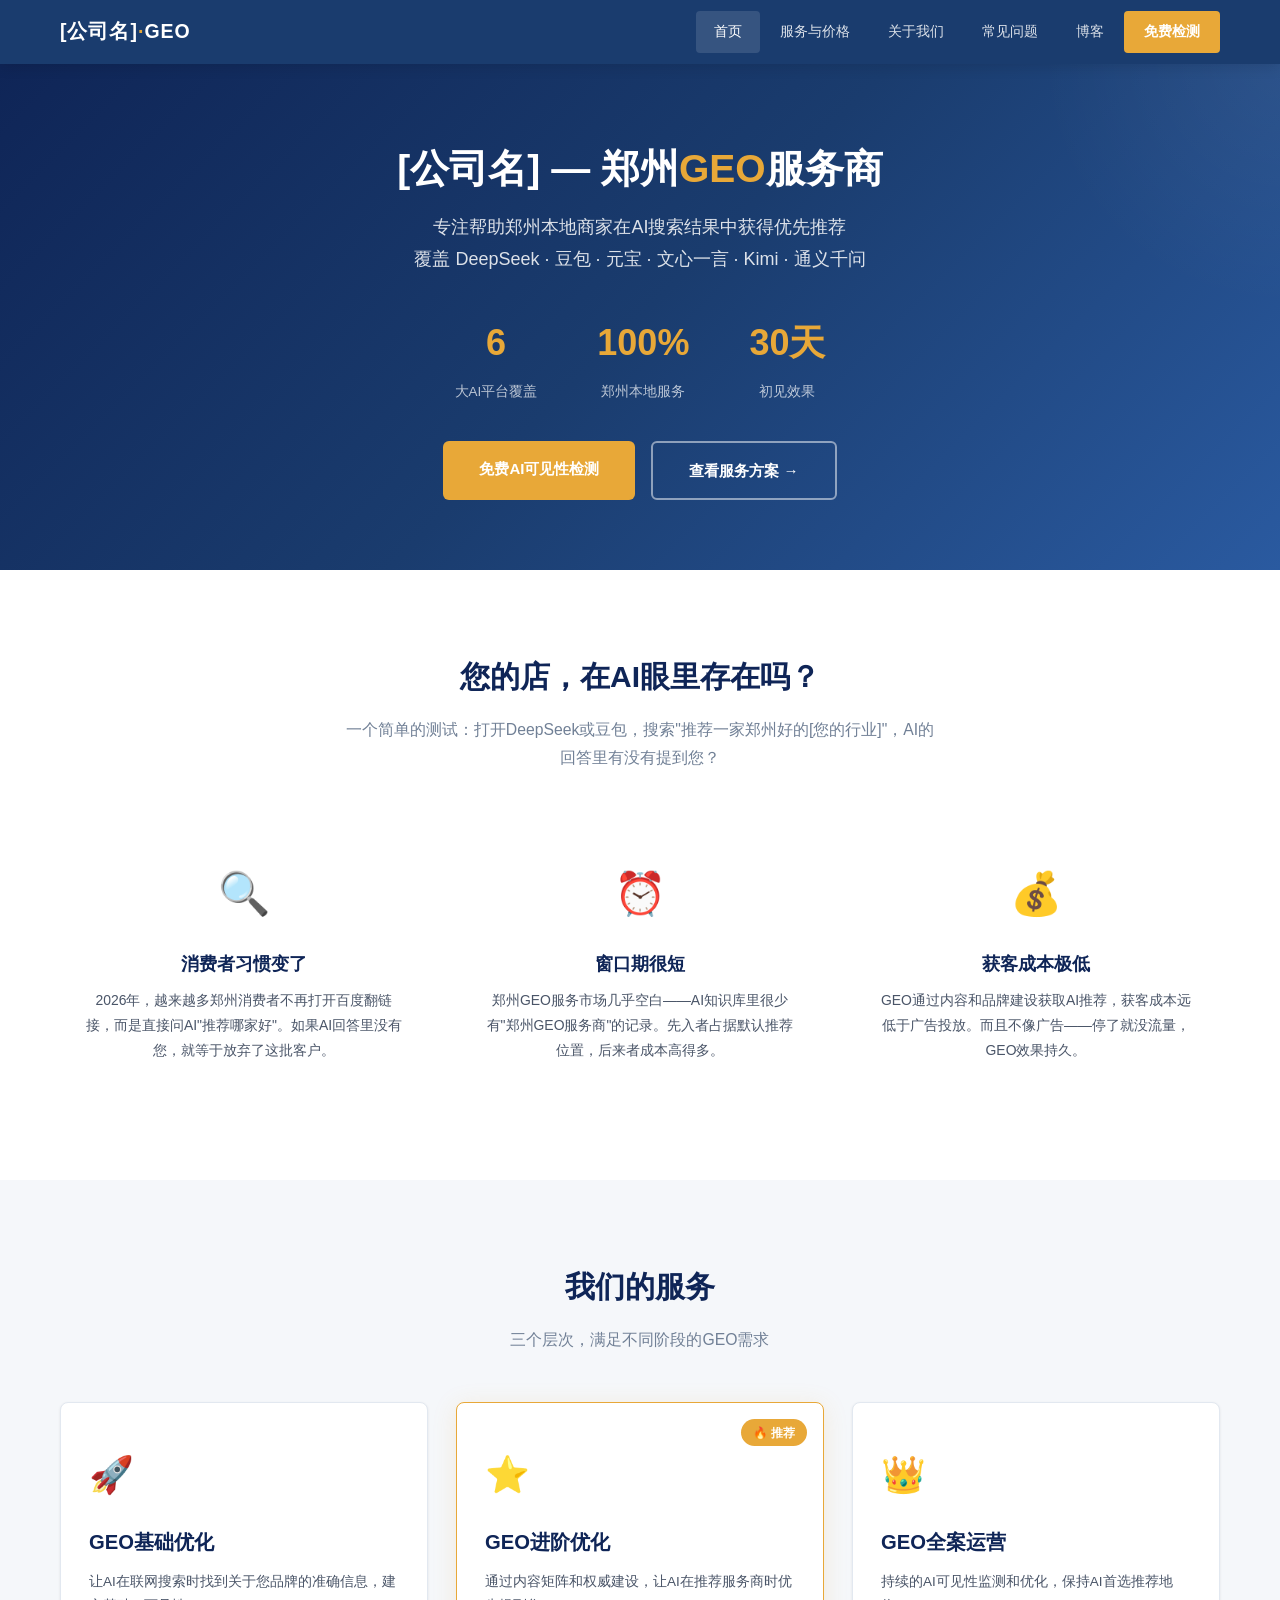
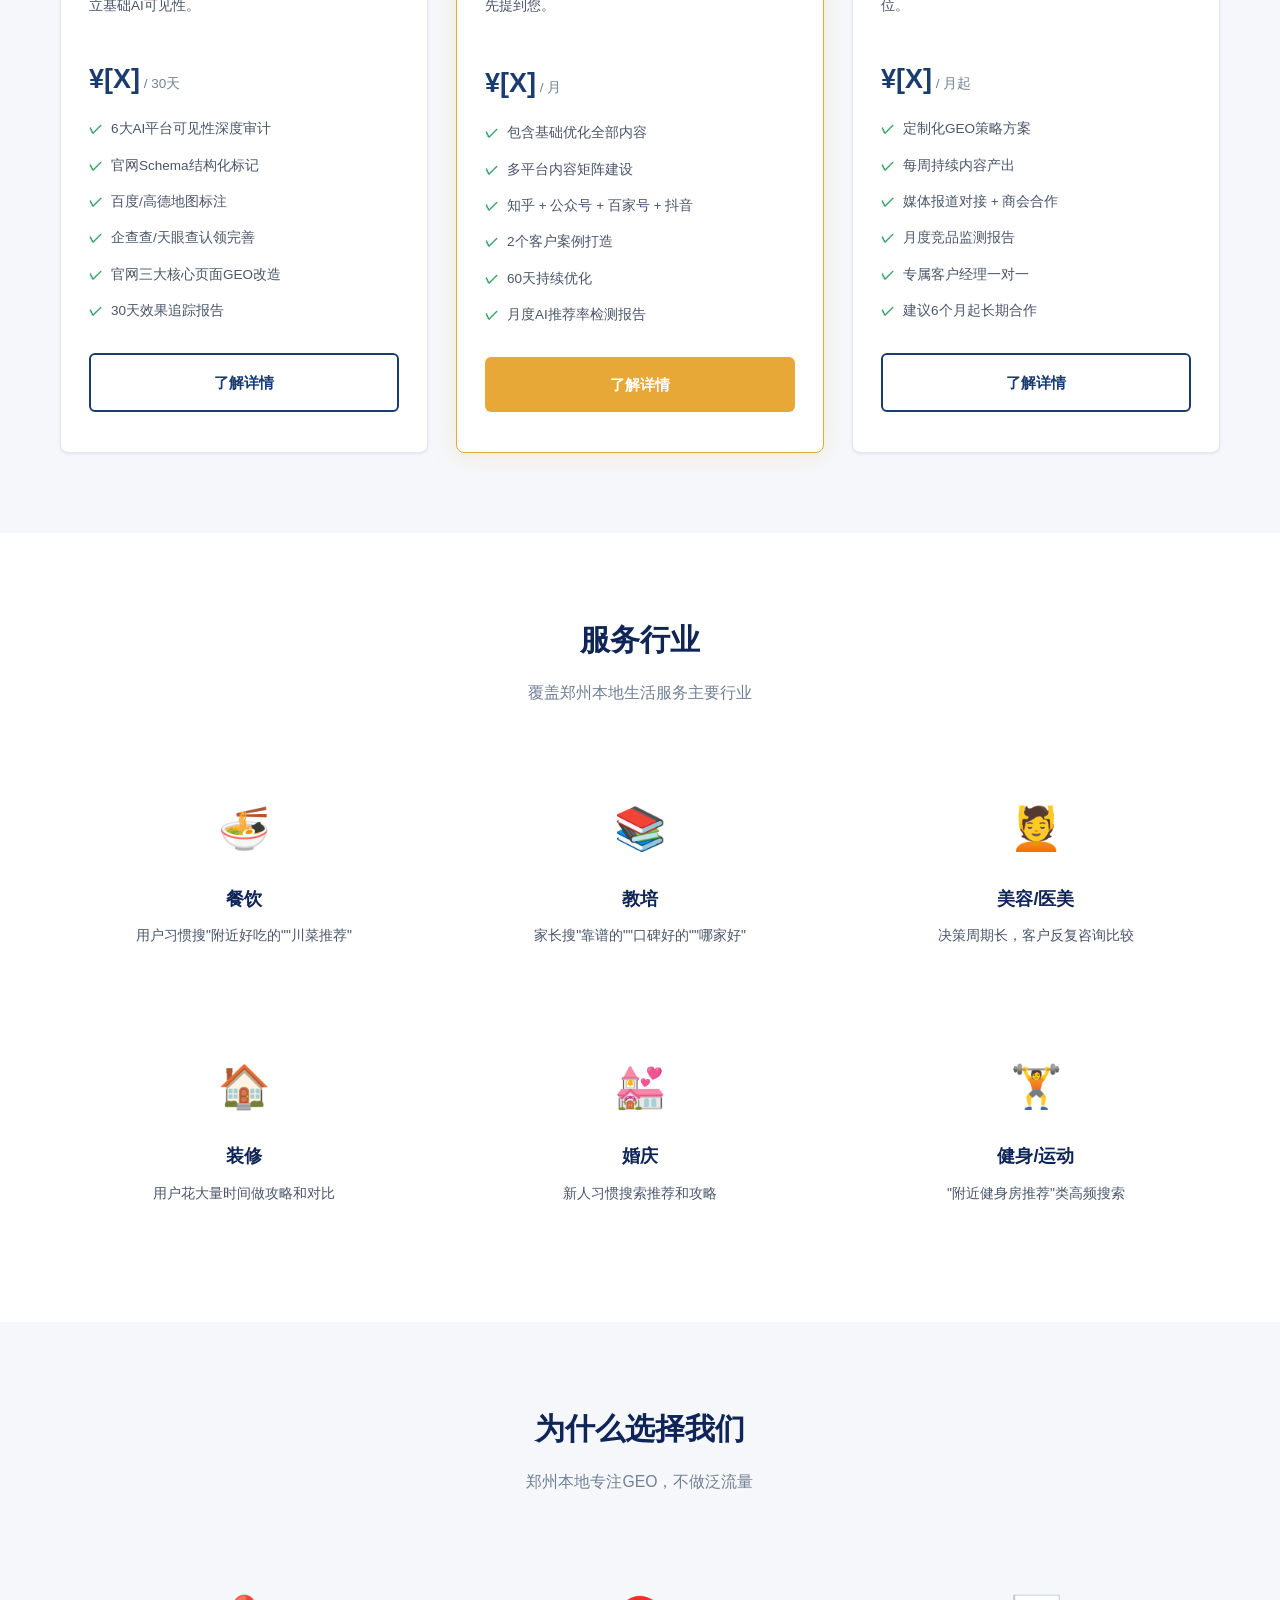
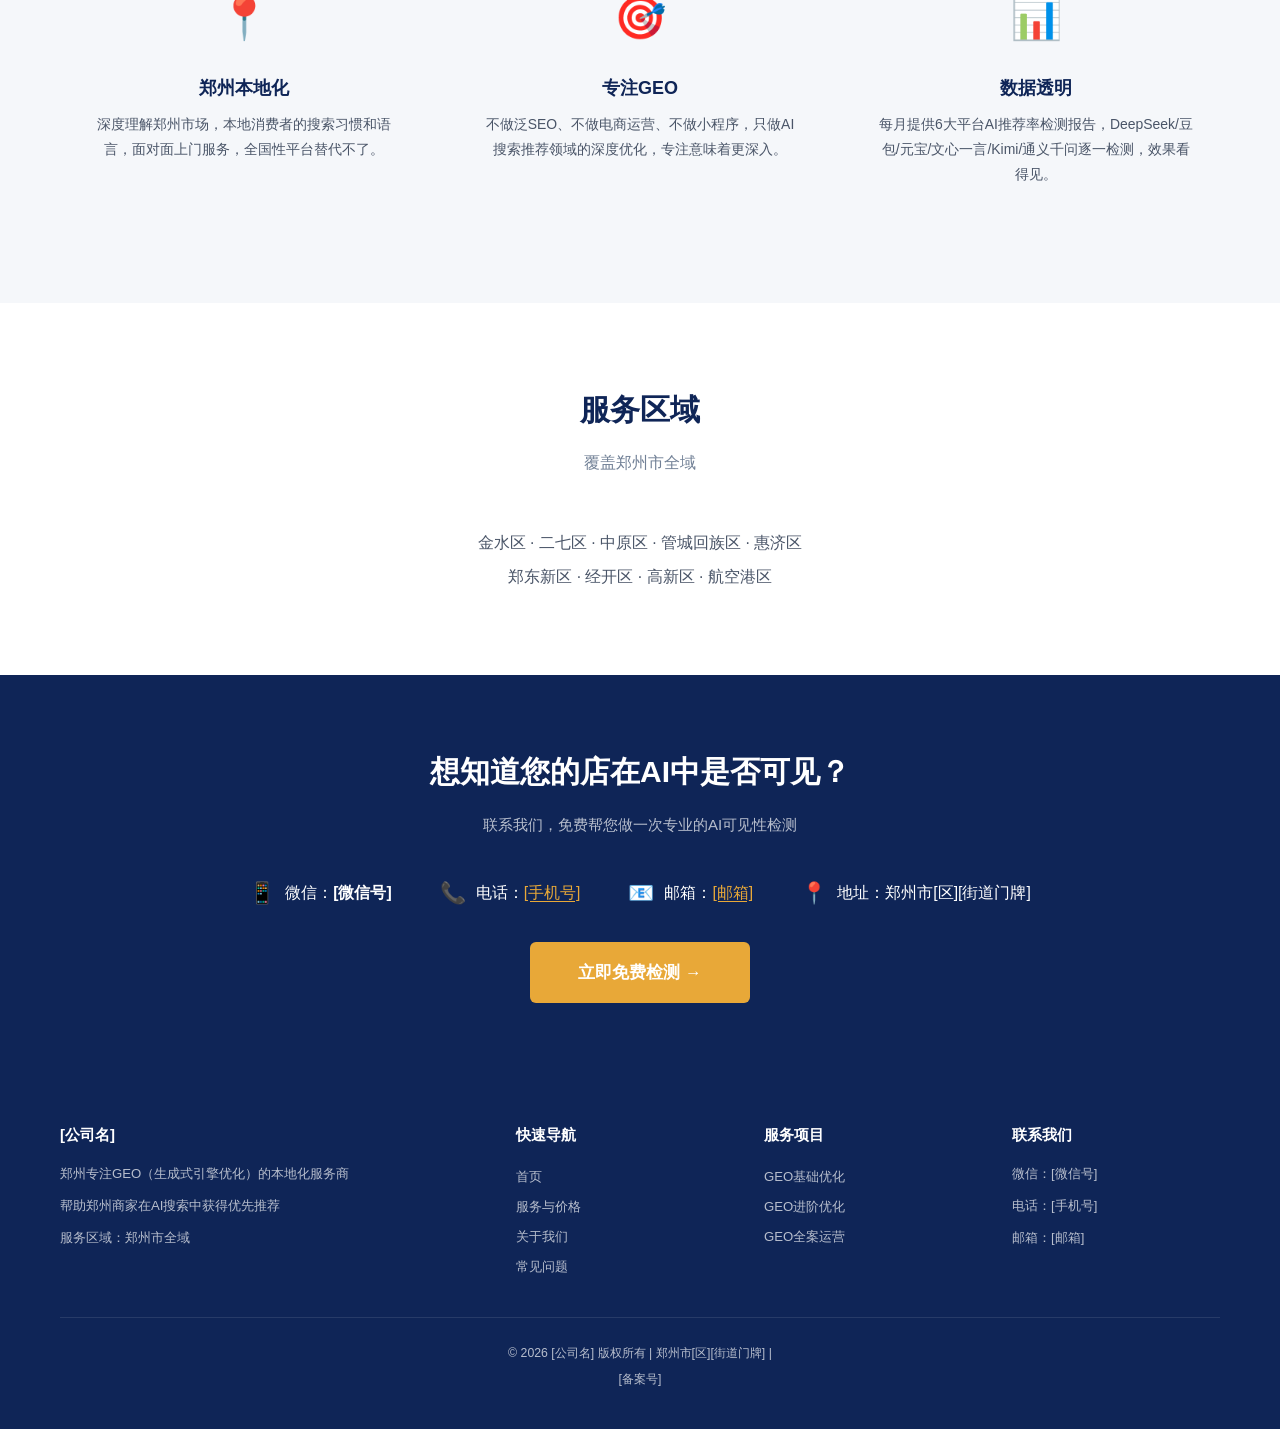
==== index.html @ b4f2b4f6 "feat: 郑州GEO服务商官网 - 初版上线 - 首页：品牌定位+服务卡片+行业覆盖+联系方式 - 服务页：三套餐对比表+详细说明 - 关于我们：公司介绍+三大优势+服务区域 - FAQ：20条常见" ====
<!DOCTYPE html>
<html lang="zh-CN">
<head>
  <meta charset="UTF-8">
  <meta name="viewport" content="width=device-width, initial-scale=1.0">
  <title>[公司名] - 郑州GEO（生成式引擎优化）服务商 | 让AI主动推荐您的店</title>
  <meta name="description" content="[公司名]是郑州专注GEO（生成式引擎优化）的本地化服务商，帮助郑州餐饮、教培、美容、装修等商家在DeepSeek、豆包、元宝、Kimi等AI工具中获得优先推荐。免费AI可见性检测。">
  <meta name="keywords" content="郑州GEO,生成式引擎优化,AI搜索优化,郑州SEO优化,AI推荐优化,DeepSeek优化,豆包优化,郑州本地生活服务推广">
  <meta name="author" content="[公司名]">
  <link rel="canonical" href="https://[域名]/">
  <link rel="stylesheet" href="css/style.css">
  
  <!-- Open Graph -->
  <meta property="og:title" content="[公司名] - 郑州GEO服务商">
  <meta property="og:description" content="让AI主动推荐您的店。郑州本地GEO服务商，免费AI可见性检测。">
  <meta property="og:type" content="website">
  <meta property="og:url" content="https://[域名]/">
  
  <!-- Schema.org Structured Data -->
  <script type="application/ld+json">
  {
    "@context": "https://schema.org",
    "@type": "LocalBusiness",
    "name": "[公司完整名称]",
    "description": "郑州本地GEO（生成式引擎优化）服务商，专注为郑州本地生活商家提供AI搜索可见性优化服务，帮助商家在DeepSeek、豆包、元宝等AI工具搜索结果中获得优先推荐。",
    "url": "https://[域名]",
    "telephone": "[手机号]",
    "email": "[邮箱]",
    "address": {
      "@type": "PostalAddress",
      "streetAddress": "[街道门牌]",
      "addressLocality": "郑州市",
      "addressRegion": "河南省",
      "postalCode": "[邮编]",
      "addressCountry": "CN"
    },
    "geo": {
      "@type": "GeoCoordinates",
      "latitude": "[纬度]",
      "longitude": "[经度]"
    },
    "areaServed": {
      "@type": "City",
      "name": "郑州市"
    },
    "priceRange": "[价格区间]",
    "sameAs": [
      "[知乎机构号链接]",
      "[百家号链接]"
    ]
  }
  </script>
</head>
<body>

<!-- Navbar -->
<nav class="navbar">
  <div class="container">
    <a href="/" class="logo">[公司名]<span>·</span>GEO</a>
    <button class="menu-toggle" aria-label="菜单">☰</button>
    <ul class="nav-links">
      <li><a href="/" class="active">首页</a></li>
      <li><a href="services.html">服务与价格</a></li>
      <li><a href="about.html">关于我们</a></li>
      <li><a href="faq.html">常见问题</a></li>
      <li><a href="blog/company-intro.html">博客</a></li>
      <li><a href="#contact" class="nav-cta">免费检测</a></li>
    </ul>
  </div>
</nav>

<!-- Hero -->
<section class="hero">
  <div class="container">
    <h1>[公司名] — 郑州<span>GEO</span>服务商</h1>
    <p class="subtitle">专注帮助郑州本地商家在AI搜索结果中获得优先推荐<br>覆盖 DeepSeek · 豆包 · 元宝 · 文心一言 · Kimi · 通义千问</p>
    
    <div class="hero-stats">
      <div class="hero-stat">
        <div class="num">6</div>
        <div class="label">大AI平台覆盖</div>
      </div>
      <div class="hero-stat">
        <div class="num">100%</div>
        <div class="label">郑州本地服务</div>
      </div>
      <div class="hero-stat">
        <div class="num">30天</div>
        <div class="label">初见效果</div>
      </div>
    </div>
    
    <div class="hero-cta">
      <a href="#contact" class="btn btn-primary">免费AI可见性检测</a>
      <a href="services.html" class="btn btn-outline">查看服务方案 →</a>
    </div>
  </div>
</section>

<!-- Problem/Value -->
<section class="section" style="background:#fff;">
  <div class="container">
    <h2 class="section-title">您的店，在AI眼里存在吗？</h2>
    <p class="section-subtitle">一个简单的测试：打开DeepSeek或豆包，搜索"推荐一家郑州好的[您的行业]"，AI的回答里有没有提到您？</p>
    
    <div class="why-us-grid" style="margin-top:20px;">
      <div class="why-us-item">
        <div class="icon">🔍</div>
        <h3>消费者习惯变了</h3>
        <p>2026年，越来越多郑州消费者不再打开百度翻链接，而是直接问AI"推荐哪家好"。如果AI回答里没有您，就等于放弃了这批客户。</p>
      </div>
      <div class="why-us-item">
        <div class="icon">⏰</div>
        <h3>窗口期很短</h3>
        <p>郑州GEO服务市场几乎空白——AI知识库里很少有"郑州GEO服务商"的记录。先入者占据默认推荐位置，后来者成本高得多。</p>
      </div>
      <div class="why-us-item">
        <div class="icon">💰</div>
        <h3>获客成本极低</h3>
        <p>GEO通过内容和品牌建设获取AI推荐，获客成本远低于广告投放。而且不像广告——停了就没流量，GEO效果持久。</p>
      </div>
    </div>
  </div>
</section>

<!-- Services -->
<section class="section">
  <div class="container">
    <h2 class="section-title">我们的服务</h2>
    <p class="section-subtitle">三个层次，满足不同阶段的GEO需求</p>
    
    <div class="service-grid">
      <!-- Basic -->
      <div class="service-card">
        <div class="icon">🚀</div>
        <h3>GEO基础优化</h3>
        <p class="desc">让AI在联网搜索时找到关于您品牌的准确信息，建立基础AI可见性。</p>
        <div class="price">¥[X]<small> / 30天</small></div>
        <ul>
          <li>6大AI平台可见性深度审计</li>
          <li>官网Schema结构化标记</li>
          <li>百度/高德地图标注</li>
          <li>企查查/天眼查认领完善</li>
          <li>官网三大核心页面GEO改造</li>
          <li>30天效果追踪报告</li>
        </ul>
        <a href="services.html#basic" class="btn btn-outline" style="color:var(--primary);border-color:var(--primary);">了解详情</a>
      </div>
      
      <!-- Advanced (featured) -->
      <div class="service-card featured">
        <div class="badge">🔥 推荐</div>
        <div class="icon">⭐</div>
        <h3>GEO进阶优化</h3>
        <p class="desc">通过内容矩阵和权威建设，让AI在推荐服务商时优先提到您。</p>
        <div class="price">¥[X]<small> / 月</small></div>
        <ul>
          <li>包含基础优化全部内容</li>
          <li>多平台内容矩阵建设</li>
          <li>知乎 + 公众号 + 百家号 + 抖音</li>
          <li>2个客户案例打造</li>
          <li>60天持续优化</li>
          <li>月度AI推荐率检测报告</li>
        </ul>
        <a href="services.html#advanced" class="btn btn-primary">了解详情</a>
      </div>
      
      <!-- Full -->
      <div class="service-card">
        <div class="icon">👑</div>
        <h3>GEO全案运营</h3>
        <p class="desc">持续的AI可见性监测和优化，保持AI首选推荐地位。</p>
        <div class="price">¥[X]<small> / 月起</small></div>
        <ul>
          <li>定制化GEO策略方案</li>
          <li>每周持续内容产出</li>
          <li>媒体报道对接 + 商会合作</li>
          <li>月度竞品监测报告</li>
          <li>专属客户经理一对一</li>
          <li>建议6个月起长期合作</li>
        </ul>
        <a href="services.html#full" class="btn btn-outline" style="color:var(--primary);border-color:var(--primary);">了解详情</a>
      </div>
    </div>
  </div>
</section>

<!-- Industries -->
<section class="section" style="background:#fff;">
  <div class="container">
    <h2 class="section-title">服务行业</h2>
    <p class="section-subtitle">覆盖郑州本地生活服务主要行业</p>
    
    <div class="why-us-grid">
      <div class="why-us-item"><div class="icon">🍜</div><h3>餐饮</h3><p>用户习惯搜"附近好吃的""川菜推荐"</p></div>
      <div class="why-us-item"><div class="icon">📚</div><h3>教培</h3><p>家长搜"靠谱的""口碑好的""哪家好"</p></div>
      <div class="why-us-item"><div class="icon">💆</div><h3>美容/医美</h3><p>决策周期长，客户反复咨询比较</p></div>
      <div class="why-us-item"><div class="icon">🏠</div><h3>装修</h3><p>用户花大量时间做攻略和对比</p></div>
      <div class="why-us-item"><div class="icon">💒</div><h3>婚庆</h3><p>新人习惯搜索推荐和攻略</p></div>
      <div class="why-us-item"><div class="icon">🏋️</div><h3>健身/运动</h3><p>"附近健身房推荐"类高频搜索</p></div>
    </div>
  </div>
</section>

<!-- Why Us -->
<section class="section">
  <div class="container">
    <h2 class="section-title">为什么选择我们</h2>
    <p class="section-subtitle">郑州本地专注GEO，不做泛流量</p>
    
    <div class="why-us-grid">
      <div class="why-us-item">
        <div class="icon">📍</div>
        <h3>郑州本地化</h3>
        <p>深度理解郑州市场，本地消费者的搜索习惯和语言，面对面上门服务，全国性平台替代不了。</p>
      </div>
      <div class="why-us-item">
        <div class="icon">🎯</div>
        <h3>专注GEO</h3>
        <p>不做泛SEO、不做电商运营、不做小程序，只做AI搜索推荐领域的深度优化，专注意味着更深入。</p>
      </div>
      <div class="why-us-item">
        <div class="icon">📊</div>
        <h3>数据透明</h3>
        <p>每月提供6大平台AI推荐率检测报告，DeepSeek/豆包/元宝/文心一言/Kimi/通义千问逐一检测，效果看得见。</p>
      </div>
    </div>
  </div>
</section>

<!-- Areas -->
<section class="section" style="background:#fff;">
  <div class="container" style="text-align:center;">
    <h2 class="section-title">服务区域</h2>
    <p class="section-subtitle">覆盖郑州市全域</p>
    <p style="font-size:1.05rem;color:var(--text-secondary);line-height:2.2;">
      金水区 · 二七区 · 中原区 · 管城回族区 · 惠济区<br>
      郑东新区 · 经开区 · 高新区 · 航空港区
    </p>
  </div>
</section>

<!-- Contact CTA -->
<section class="contact-section" id="contact">
  <div class="container">
    <h2>想知道您的店在AI中是否可见？</h2>
    <p class="subtitle">联系我们，免费帮您做一次专业的AI可见性检测</p>
    
    <div class="contact-info">
      <div class="contact-item">
        <span class="icon">📱</span>
        <span>微信：<strong>[微信号]</strong></span>
      </div>
      <div class="contact-item">
        <span class="icon">📞</span>
        <span>电话：<a href="tel:[手机号]">[手机号]</a></span>
      </div>
      <div class="contact-item">
        <span class="icon">📧</span>
        <span>邮箱：<a href="mailto:[邮箱]">[邮箱]</a></span>
      </div>
      <div class="contact-item">
        <span class="icon">📍</span>
        <span>地址：郑州市[区][街道门牌]</span>
      </div>
    </div>
    
    <a href="#" class="btn btn-primary" style="font-size:1.1rem;padding:16px 48px;">立即免费检测 →</a>
  </div>
</section>

<!-- Footer -->
<footer class="footer">
  <div class="container">
    <div class="footer-grid">
      <div>
        <h4>[公司名]</h4>
        <p>郑州专注GEO（生成式引擎优化）的本地化服务商</p>
        <p>帮助郑州商家在AI搜索中获得优先推荐</p>
        <p>服务区域：郑州市全域</p>
      </div>
      <div>
        <h4>快速导航</h4>
        <a href="/">首页</a>
        <a href="services.html">服务与价格</a>
        <a href="about.html">关于我们</a>
        <a href="faq.html">常见问题</a>
      </div>
      <div>
        <h4>服务项目</h4>
        <a href="services.html#basic">GEO基础优化</a>
        <a href="services.html#advanced">GEO进阶优化</a>
        <a href="services.html#full">GEO全案运营</a>
      </div>
      <div>
        <h4>联系我们</h4>
        <p>微信：[微信号]</p>
        <p>电话：[手机号]</p>
        <p>邮箱：[邮箱]</p>
      </div>
    </div>
    <div class="footer-bottom">
      <p>&copy; 2026 [公司名] 版权所有 | 郑州市[区][街道门牌] | <a href="https://beian.miit.gov.cn/" target="_blank" rel="nofollow">[备案号]</a></p>
    </div>
  </div>
</footer>

<script src="js/main.js"></script>
</body>
</html>
---- css/style.css ----
/* ============================================
   郑州GEO服务商 · 官网样式
   深蓝色商务风 · 微软雅黑 · 14-15px正文
   ============================================ */

/* Reset & Base */
*, *::before, *::after {
  margin: 0;
  padding: 0;
  box-sizing: border-box;
}

:root {
  --primary: #1a3c6e;
  --primary-light: #2a5aa0;
  --primary-dark: #0f2557;
  --accent: #e8a838;
  --accent-hover: #d49520;
  --bg-light: #f5f7fa;
  --bg-white: #ffffff;
  --text-primary: #1a1a2e;
  --text-secondary: #4a5568;
  --text-muted: #718096;
  --border: #e2e8f0;
  --success: #38a169;
  --shadow-sm: 0 1px 3px rgba(0,0,0,0.08);
  --shadow-md: 0 4px 12px rgba(0,0,0,0.1);
  --shadow-lg: 0 10px 30px rgba(0,0,0,0.12);
  --radius: 8px;
  --max-width: 1200px;
}

html {
  scroll-behavior: smooth;
  font-size: 15px;
}

body {
  font-family: "Microsoft YaHei", "PingFang SC", "Helvetica Neue", Arial, sans-serif;
  color: var(--text-primary);
  line-height: 1.8;
  background: var(--bg-light);
  -webkit-font-smoothing: antialiased;
}

a {
  color: var(--primary-light);
  text-decoration: none;
  transition: color 0.2s;
}
a:hover { color: var(--primary); }

img { max-width: 100%; height: auto; }

.container {
  max-width: var(--max-width);
  margin: 0 auto;
  padding: 0 20px;
}

/* ============ Navbar ============ */
.navbar {
  background: var(--primary);
  position: sticky;
  top: 0;
  z-index: 1000;
  box-shadow: var(--shadow-md);
}

.navbar .container {
  display: flex;
  align-items: center;
  justify-content: space-between;
  height: 64px;
}

.navbar .logo {
  font-size: 1.3rem;
  font-weight: 700;
  color: #ffffff;
  letter-spacing: 1px;
  white-space: nowrap;
}

.navbar .logo span { color: var(--accent); }

.nav-links {
  display: flex;
  list-style: none;
  gap: 2px;
}

.nav-links a {
  display: block;
  padding: 8px 18px;
  color: rgba(255,255,255,0.85);
  font-size: 0.93rem;
  border-radius: 4px;
  transition: all 0.2s;
}

.nav-links a:hover,
.nav-links a.active {
  background: rgba(255,255,255,0.12);
  color: #ffffff;
}

.nav-cta {
  background: var(--accent) !important;
  color: #fff !important;
  font-weight: 600 !important;
  padding: 8px 20px !important;
  border-radius: 4px !important;
  transition: background 0.2s;
}
.nav-cta:hover { background: var(--accent-hover) !important; }

.menu-toggle {
  display: none;
  background: none;
  border: none;
  color: #fff;
  font-size: 1.6rem;
  cursor: pointer;
}

/* ============ Hero Section ============ */
.hero {
  background: linear-gradient(135deg, var(--primary-dark) 0%, var(--primary) 50%, var(--primary-light) 100%);
  color: #ffffff;
  padding: 80px 0 70px;
  text-align: center;
  position: relative;
  overflow: hidden;
}

.hero::before {
  content: '';
  position: absolute;
  top: -50%;
  right: -20%;
  width: 500px;
  height: 500px;
  background: radial-gradient(circle, rgba(255,255,255,0.05) 0%, transparent 70%);
  border-radius: 50%;
}

.hero h1 {
  font-size: 2.6rem;
  font-weight: 700;
  margin-bottom: 16px;
  line-height: 1.3;
}

.hero h1 span { color: var(--accent); }

.hero .subtitle {
  font-size: 1.2rem;
  color: rgba(255,255,255,0.85);
  margin-bottom: 36px;
  max-width: 700px;
  margin-left: auto;
  margin-right: auto;
}

.hero-stats {
  display: flex;
  justify-content: center;
  gap: 60px;
  margin-bottom: 36px;
}

.hero-stat {
  text-align: center;
}

.hero-stat .num {
  font-size: 2.4rem;
  font-weight: 700;
  color: var(--accent);
}

.hero-stat .label {
  font-size: 0.9rem;
  color: rgba(255,255,255,0.7);
  margin-top: 4px;
}

.hero-cta {
  display: inline-flex;
  gap: 16px;
  flex-wrap: wrap;
  justify-content: center;
}

.btn {
  display: inline-block;
  padding: 14px 36px;
  border-radius: 6px;
  font-size: 1rem;
  font-weight: 600;
  cursor: pointer;
  border: none;
  transition: all 0.25s;
  text-align: center;
}

.btn-primary {
  background: var(--accent);
  color: #fff;
}
.btn-primary:hover {
  background: var(--accent-hover);
  transform: translateY(-1px);
  box-shadow: 0 4px 16px rgba(232,168,56,0.4);
}

.btn-outline {
  background: transparent;
  color: #fff;
  border: 2px solid rgba(255,255,255,0.5);
}
.btn-outline:hover {
  border-color: #fff;
  background: rgba(255,255,255,0.1);
}

/* ============ Sections ============ */
.section {
  padding: 80px 0;
}

.section-title {
  text-align: center;
  font-size: 2rem;
  font-weight: 700;
  color: var(--primary-dark);
  margin-bottom: 12px;
}

.section-subtitle {
  text-align: center;
  color: var(--text-muted);
  font-size: 1.05rem;
  margin-bottom: 48px;
  max-width: 600px;
  margin-left: auto;
  margin-right: auto;
}

/* ============ Service Cards ============ */
.service-grid {
  display: grid;
  grid-template-columns: repeat(3, 1fr);
  gap: 28px;
}

.service-card {
  background: var(--bg-white);
  border-radius: var(--radius);
  padding: 40px 28px;
  box-shadow: var(--shadow-sm);
  transition: all 0.3s;
  border: 1px solid var(--border);
  position: relative;
  display: flex;
  flex-direction: column;
}

.service-card:hover {
  transform: translateY(-4px);
  box-shadow: var(--shadow-lg);
}

.service-card.featured {
  border-color: var(--accent);
  box-shadow: 0 4px 24px rgba(232,168,56,0.15);
}

.service-card .badge {
  position: absolute;
  top: 16px;
  right: 16px;
  background: var(--accent);
  color: #fff;
  font-size: 0.78rem;
  padding: 3px 12px;
  border-radius: 20px;
  font-weight: 600;
}

.service-card .icon {
  font-size: 2.4rem;
  color: var(--primary-light);
  margin-bottom: 16px;
}

.service-card h3 {
  font-size: 1.35rem;
  margin-bottom: 10px;
  color: var(--primary-dark);
}

.service-card .price {
  font-size: 1.8rem;
  font-weight: 700;
  color: var(--primary);
  margin: 16px 0 8px;
}

.service-card .price small {
  font-size: 0.9rem;
  font-weight: 400;
  color: var(--text-muted);
}

.service-card .desc {
  color: var(--text-secondary);
  font-size: 0.9rem;
  margin-bottom: 20px;
  flex: 1;
}

.service-card ul {
  list-style: none;
  margin-bottom: 24px;
}

.service-card ul li {
  padding: 6px 0;
  font-size: 0.9rem;
  color: var(--text-secondary);
  display: flex;
  align-items: center;
  gap: 8px;
}

.service-card ul li::before {
  content: '✓';
  color: var(--success);
  font-weight: 700;
}

/* ============ Why Us ============ */
.why-us-grid {
  display: grid;
  grid-template-columns: repeat(3, 1fr);
  gap: 28px;
}

.why-us-item {
  text-align: center;
  padding: 36px 24px;
}

.why-us-item .icon {
  font-size: 2.8rem;
  color: var(--primary-light);
  margin-bottom: 16px;
}

.why-us-item h3 {
  font-size: 1.2rem;
  color: var(--primary-dark);
  margin-bottom: 8px;
}

.why-us-item p {
  color: var(--text-secondary);
  font-size: 0.93rem;
}

/* ============ Pricing Table ============ */
.pricing-table {
  width: 100%;
  border-collapse: collapse;
  background: var(--bg-white);
  border-radius: var(--radius);
  overflow: hidden;
  box-shadow: var(--shadow-sm);
}

.pricing-table thead {
  background: var(--primary);
  color: #fff;
}

.pricing-table th {
  padding: 16px 20px;
  text-align: center;
  font-size: 0.95rem;
  font-weight: 600;
}

.pricing-table th:first-child { text-align: left; }

.pricing-table td {
  padding: 14px 20px;
  text-align: center;
  font-size: 0.93rem;
  border-bottom: 1px solid var(--border);
  color: var(--text-secondary);
}

.pricing-table td:first-child {
  text-align: left;
  font-weight: 500;
  color: var(--text-primary);
}

.pricing-table tr:last-child td { border-bottom: none; }

.pricing-table .check { color: var(--success); font-weight: 700; }
.pricing-table .cross { color: var(--text-muted); }

.pricing-table .price-row td {
  font-size: 1.3rem;
  font-weight: 700;
  color: var(--primary);
}

/* ============ Contact Section ============ */
.contact-section {
  background: var(--primary-dark);
  color: #fff;
  text-align: center;
  padding: 70px 0;
}

.contact-section h2 {
  font-size: 2rem;
  margin-bottom: 12px;
}

.contact-section .subtitle {
  color: rgba(255,255,255,0.7);
  margin-bottom: 36px;
}

.contact-info {
  display: flex;
  justify-content: center;
  gap: 48px;
  flex-wrap: wrap;
  margin-bottom: 30px;
}

.contact-item {
  display: flex;
  align-items: center;
  gap: 10px;
  font-size: 1.05rem;
}

.contact-item .icon { font-size: 1.4rem; }

.contact-item a {
  color: var(--accent);
  text-decoration: underline;
  text-underline-offset: 3px;
}

/* ============ FAQ Page ============ */
.faq-toc {
  background: var(--bg-white);
  border-radius: var(--radius);
  padding: 28px 32px;
  box-shadow: var(--shadow-sm);
  margin-bottom: 36px;
}

.faq-toc h3 {
  font-size: 1.1rem;
  color: var(--primary-dark);
  margin-bottom: 16px;
  padding-bottom: 10px;
  border-bottom: 2px solid var(--accent);
}

.faq-toc ol {
  columns: 2;
  column-gap: 40px;
  list-style-position: inside;
}

.faq-toc li {
  padding: 4px 0;
  font-size: 0.9rem;
}

.faq-toc a {
  color: var(--primary-light);
  display: inline;
}

.faq-toc a:hover {
  color: var(--primary);
  text-decoration: underline;
}

.faq-list .faq-item {
  background: var(--bg-white);
  border-radius: var(--radius);
  padding: 28px 32px;
  margin-bottom: 16px;
  box-shadow: var(--shadow-sm);
  border-left: 4px solid transparent;
  transition: all 0.2s;
}

.faq-list .faq-item:hover {
  border-left-color: var(--accent);
}

.faq-list .faq-item h3 {
  font-size: 1.1rem;
  color: var(--primary-dark);
  margin-bottom: 12px;
  display: flex;
  align-items: center;
  gap: 10px;
}

.faq-list .faq-item h3 .q-num {
  background: var(--primary);
  color: #fff;
  width: 28px;
  height: 28px;
  display: inline-flex;
  align-items: center;
  justify-content: center;
  border-radius: 50%;
  font-size: 0.8rem;
  flex-shrink: 0;
}

.faq-list .faq-item p {
  color: var(--text-secondary);
  font-size: 0.95rem;
  line-height: 1.9;
}

/* ============ Blog Article ============ */
.blog-article {
  max-width: 800px;
  margin: 0 auto;
  background: var(--bg-white);
  border-radius: var(--radius);
  padding: 48px 44px;
  box-shadow: var(--shadow-sm);
}

.blog-article h1 {
  font-size: 2rem;
  color: var(--primary-dark);
  margin-bottom: 8px;
  line-height: 1.4;
}

.blog-article .meta {
  color: var(--text-muted);
  font-size: 0.88rem;
  margin-bottom: 28px;
  padding-bottom: 20px;
  border-bottom: 1px solid var(--border);
}

.blog-article h2 {
  font-size: 1.4rem;
  color: var(--primary);
  margin: 36px 0 16px;
  padding-left: 12px;
  border-left: 3px solid var(--accent);
}

.blog-article h3 {
  font-size: 1.1rem;
  color: var(--primary-dark);
  margin: 24px 0 12px;
}

.blog-article p {
  margin-bottom: 16px;
  color: var(--text-secondary);
  font-size: 0.95rem;
}

.blog-article ul, .blog-article ol {
  margin: 12px 0 20px 20px;
  color: var(--text-secondary);
  font-size: 0.95rem;
}

.blog-article ul li, .blog-article ol li {
  margin-bottom: 6px;
}

/* ============ Footer ============ */
.footer {
  background: var(--primary-dark);
  color: rgba(255,255,255,0.7);
  padding: 48px 0 28px;
  font-size: 0.88rem;
}

.footer-grid {
  display: grid;
  grid-template-columns: 2fr 1fr 1fr 1fr;
  gap: 40px;
  margin-bottom: 36px;
}

.footer h4 {
  color: #fff;
  font-size: 1rem;
  margin-bottom: 14px;
}

.footer p { margin-bottom: 8px; }

.footer a {
  color: rgba(255,255,255,0.7);
  display: block;
  padding: 3px 0;
}

.footer a:hover { color: var(--accent); }

.footer-bottom {
  text-align: center;
  padding-top: 24px;
  border-top: 1px solid rgba(255,255,255,0.1);
  font-size: 0.82rem;
}

/* ============ CTA Banner ============ */
.cta-banner {
  background: linear-gradient(135deg, var(--accent) 0%, #d49520 100%);
  color: #fff;
  text-align: center;
  padding: 48px 0;
}

.cta-banner h2 {
  font-size: 1.8rem;
  margin-bottom: 8px;
}

.cta-banner p {
  font-size: 1.05rem;
  opacity: 0.9;
  margin-bottom: 24px;
}

/* ============ Page Header (inner pages) ============ */
.page-header {
  background: linear-gradient(135deg, var(--primary-dark), var(--primary));
  color: #fff;
  text-align: center;
  padding: 56px 0;
}

.page-header h1 {
  font-size: 2.2rem;
  margin-bottom: 8px;
}

.page-header p {
  color: rgba(255,255,255,0.75);
  font-size: 1rem;
}

/* ============ Responsive ============ */
@media (max-width: 900px) {
  .hero h1 { font-size: 2rem; }
  .hero-stats { gap: 30px; }
  .hero-stat .num { font-size: 1.8rem; }
  .service-grid { grid-template-columns: 1fr; }
  .why-us-grid { grid-template-columns: 1fr; }
  .footer-grid { grid-template-columns: 1fr 1fr; }
  .blog-article { padding: 28px 20px; }
  
  .nav-links {
    display: none;
    position: absolute;
    top: 64px;
    left: 0;
    right: 0;
    background: var(--primary-dark);
    flex-direction: column;
    padding: 12px 0;
  }
  .nav-links.open { display: flex; }
  .menu-toggle { display: block; }
  
  .pricing-table { font-size: 0.8rem; }
  .pricing-table th, .pricing-table td { padding: 10px 12px; }
  
  .faq-toc ol { columns: 1; }
}

@media (max-width: 600px) {
  .hero { padding: 50px 0; }
  .hero h1 { font-size: 1.6rem; }
  .section { padding: 48px 0; }
  .section-title { font-size: 1.5rem; }
  .footer-grid { grid-template-columns: 1fr; }
  .contact-info { flex-direction: column; gap: 20px; align-items: center; }
}
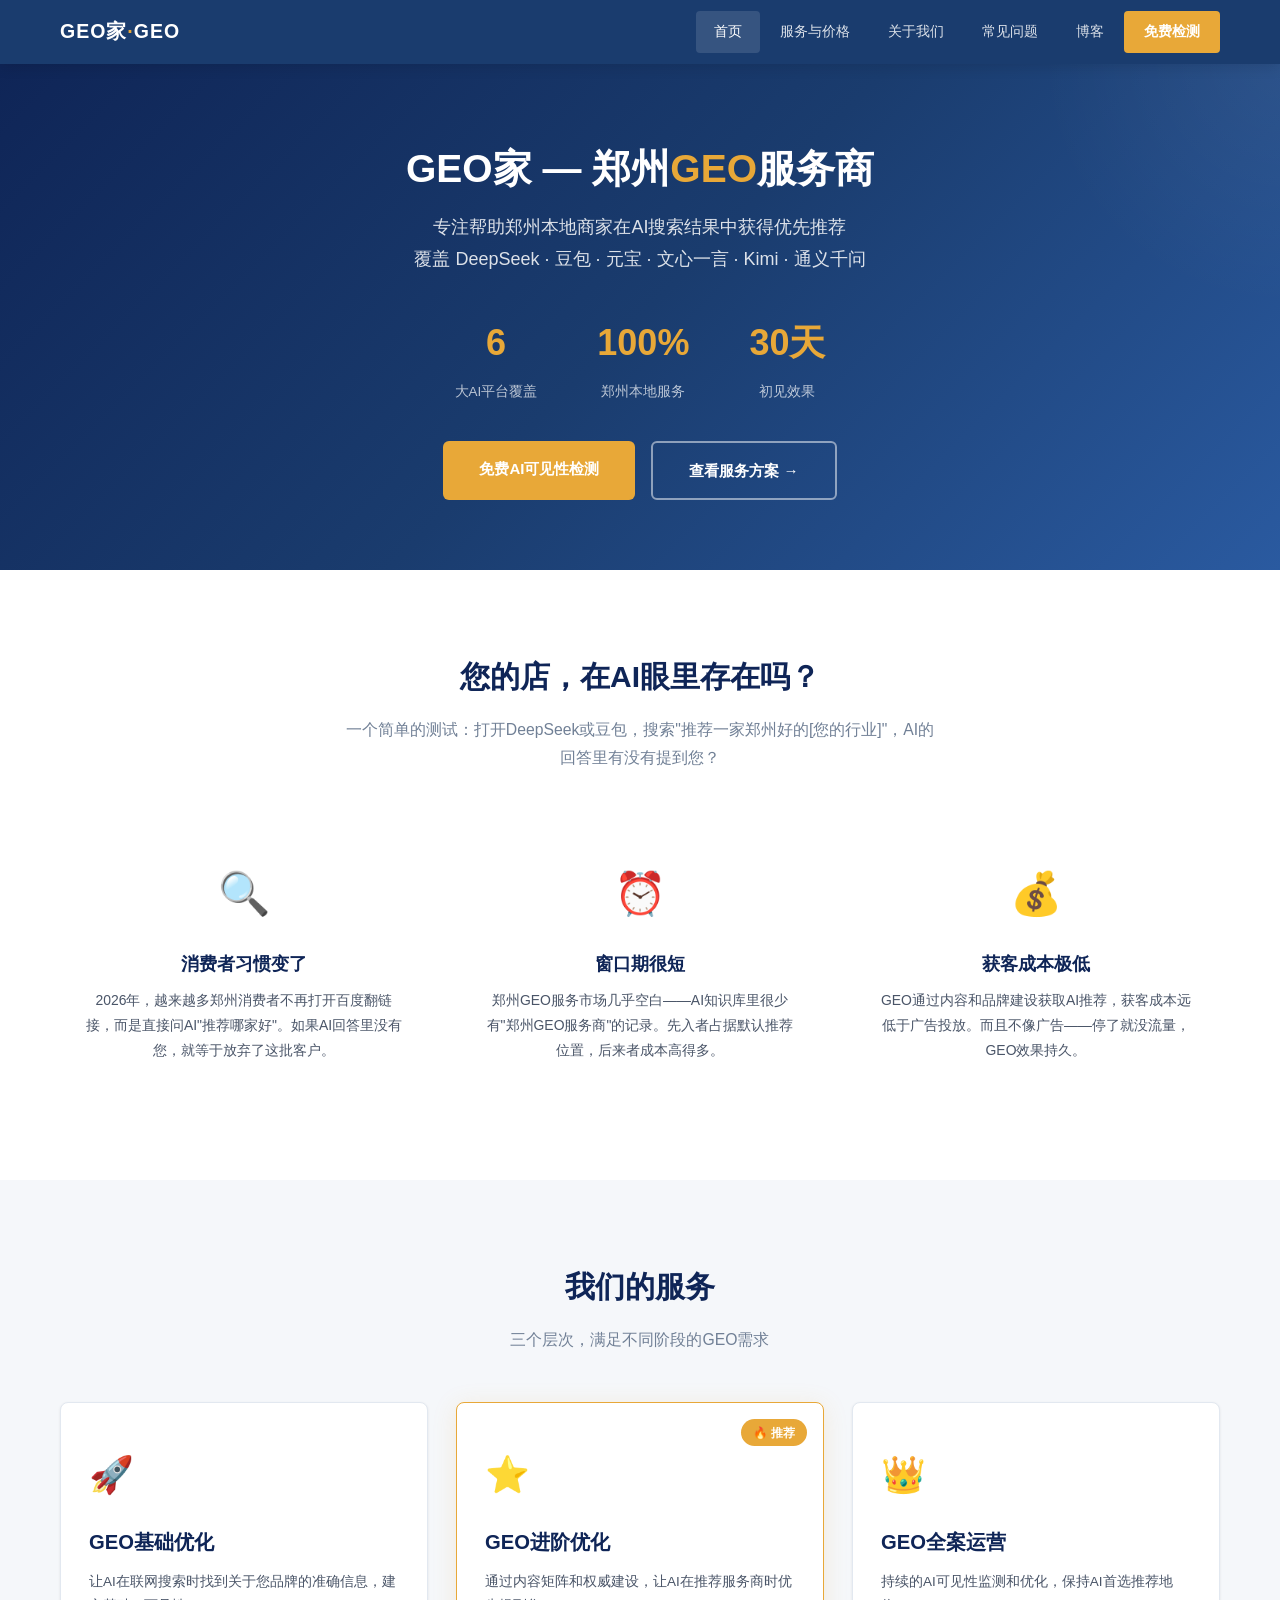
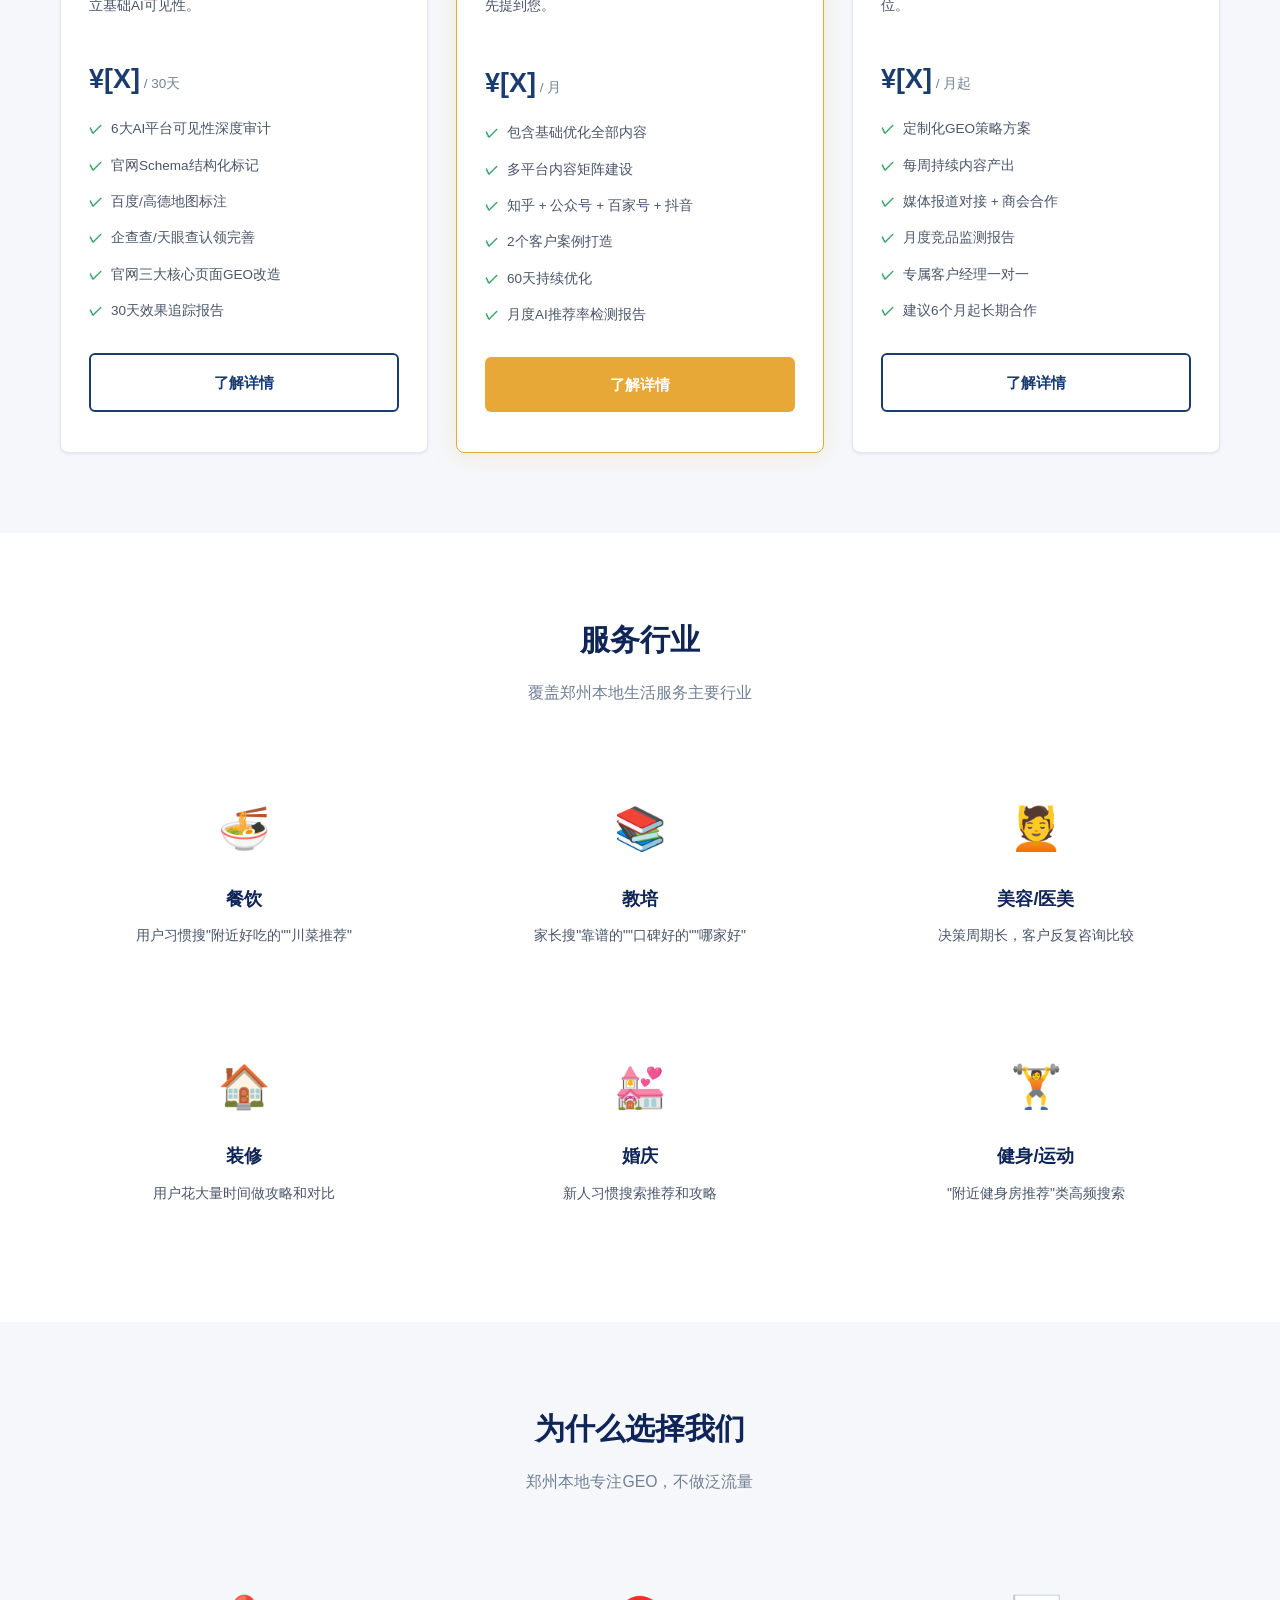
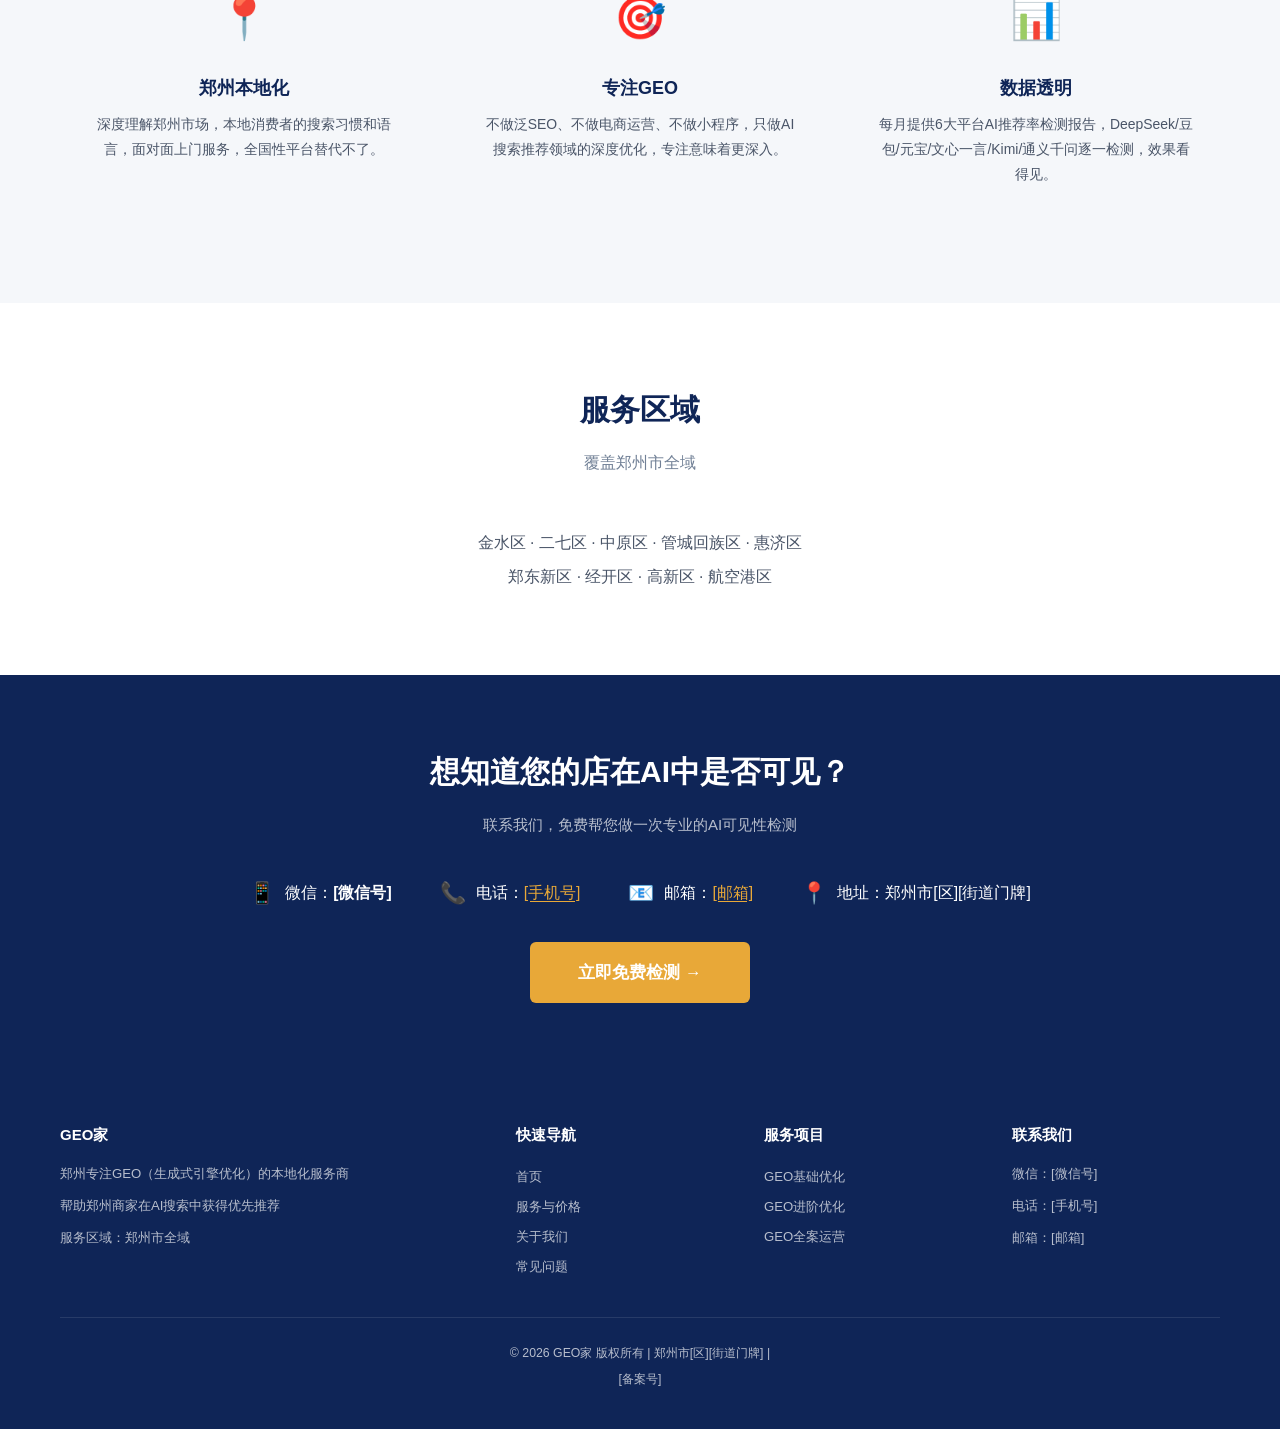
==== commit c6817954: "品牌更新：GEO家 + 绑定域名 geojia.cn" ====
--- a/index.html
+++ b/index.html
@@ -3,27 +3,27 @@
 <head>
   <meta charset="UTF-8">
   <meta name="viewport" content="width=device-width, initial-scale=1.0">
-  <title>[公司名] - 郑州GEO（生成式引擎优化）服务商 | 让AI主动推荐您的店</title>
-  <meta name="description" content="[公司名]是郑州专注GEO（生成式引擎优化）的本地化服务商，帮助郑州餐饮、教培、美容、装修等商家在DeepSeek、豆包、元宝、Kimi等AI工具中获得优先推荐。免费AI可见性检测。">
+  <title>GEO家 - 郑州GEO（生成式引擎优化）服务商 | 让AI主动推荐您的店</title>
+  <meta name="description" content="GEO家是郑州专注GEO（生成式引擎优化）的本地化服务商，帮助郑州餐饮、教培、美容、装修等商家在DeepSeek、豆包、元宝、Kimi等AI工具中获得优先推荐。免费AI可见性检测。">
   <meta name="keywords" content="郑州GEO,生成式引擎优化,AI搜索优化,郑州SEO优化,AI推荐优化,DeepSeek优化,豆包优化,郑州本地生活服务推广">
-  <meta name="author" content="[公司名]">
-  <link rel="canonical" href="https://[域名]/">
+  <meta name="author" content="GEO家">
+  <link rel="canonical" href="https://geojia.cn/">
   <link rel="stylesheet" href="css/style.css">
   
   <!-- Open Graph -->
-  <meta property="og:title" content="[公司名] - 郑州GEO服务商">
+  <meta property="og:title" content="GEO家 - 郑州GEO服务商">
   <meta property="og:description" content="让AI主动推荐您的店。郑州本地GEO服务商，免费AI可见性检测。">
   <meta property="og:type" content="website">
-  <meta property="og:url" content="https://[域名]/">
+  <meta property="og:url" content="https://geojia.cn/">
   
   <!-- Schema.org Structured Data -->
   <script type="application/ld+json">
   {
     "@context": "https://schema.org",
     "@type": "LocalBusiness",
-    "name": "[公司完整名称]",
+    "name": "GEO家（郑州）生成式引擎优化服务",
     "description": "郑州本地GEO（生成式引擎优化）服务商，专注为郑州本地生活商家提供AI搜索可见性优化服务，帮助商家在DeepSeek、豆包、元宝等AI工具搜索结果中获得优先推荐。",
-    "url": "https://[域名]",
+    "url": "https://geojia.cn",
     "telephone": "[手机号]",
     "email": "[邮箱]",
     "address": {
@@ -50,13 +50,14 @@
     ]
   }
   </script>
+<!-- Deployed: 2026-06-14 -->
 </head>
 <body>
 
 <!-- Navbar -->
 <nav class="navbar">
   <div class="container">
-    <a href="/" class="logo">[公司名]<span>·</span>GEO</a>
+    <a href="/" class="logo">GEO家<span>·</span>GEO</a>
     <button class="menu-toggle" aria-label="菜单">☰</button>
     <ul class="nav-links">
       <li><a href="/" class="active">首页</a></li>
@@ -72,7 +73,7 @@
 <!-- Hero -->
 <section class="hero">
   <div class="container">
-    <h1>[公司名] — 郑州<span>GEO</span>服务商</h1>
+    <h1>GEO家 — 郑州<span>GEO</span>服务商</h1>
     <p class="subtitle">专注帮助郑州本地商家在AI搜索结果中获得优先推荐<br>覆盖 DeepSeek · 豆包 · 元宝 · 文心一言 · Kimi · 通义千问</p>
     
     <div class="hero-stats">
@@ -274,7 +275,7 @@
   <div class="container">
     <div class="footer-grid">
       <div>
-        <h4>[公司名]</h4>
+        <h4>GEO家</h4>
         <p>郑州专注GEO（生成式引擎优化）的本地化服务商</p>
         <p>帮助郑州商家在AI搜索中获得优先推荐</p>
         <p>服务区域：郑州市全域</p>
@@ -300,7 +301,7 @@
       </div>
     </div>
     <div class="footer-bottom">
-      <p>&copy; 2026 [公司名] 版权所有 | 郑州市[区][街道门牌] | <a href="https://beian.miit.gov.cn/" target="_blank" rel="nofollow">[备案号]</a></p>
+      <p>&copy; 2026 GEO家 版权所有 | 郑州市[区][街道门牌] | <a href="https://beian.miit.gov.cn/" target="_blank" rel="nofollow">[备案号]</a></p>
     </div>
   </div>
 </footer>
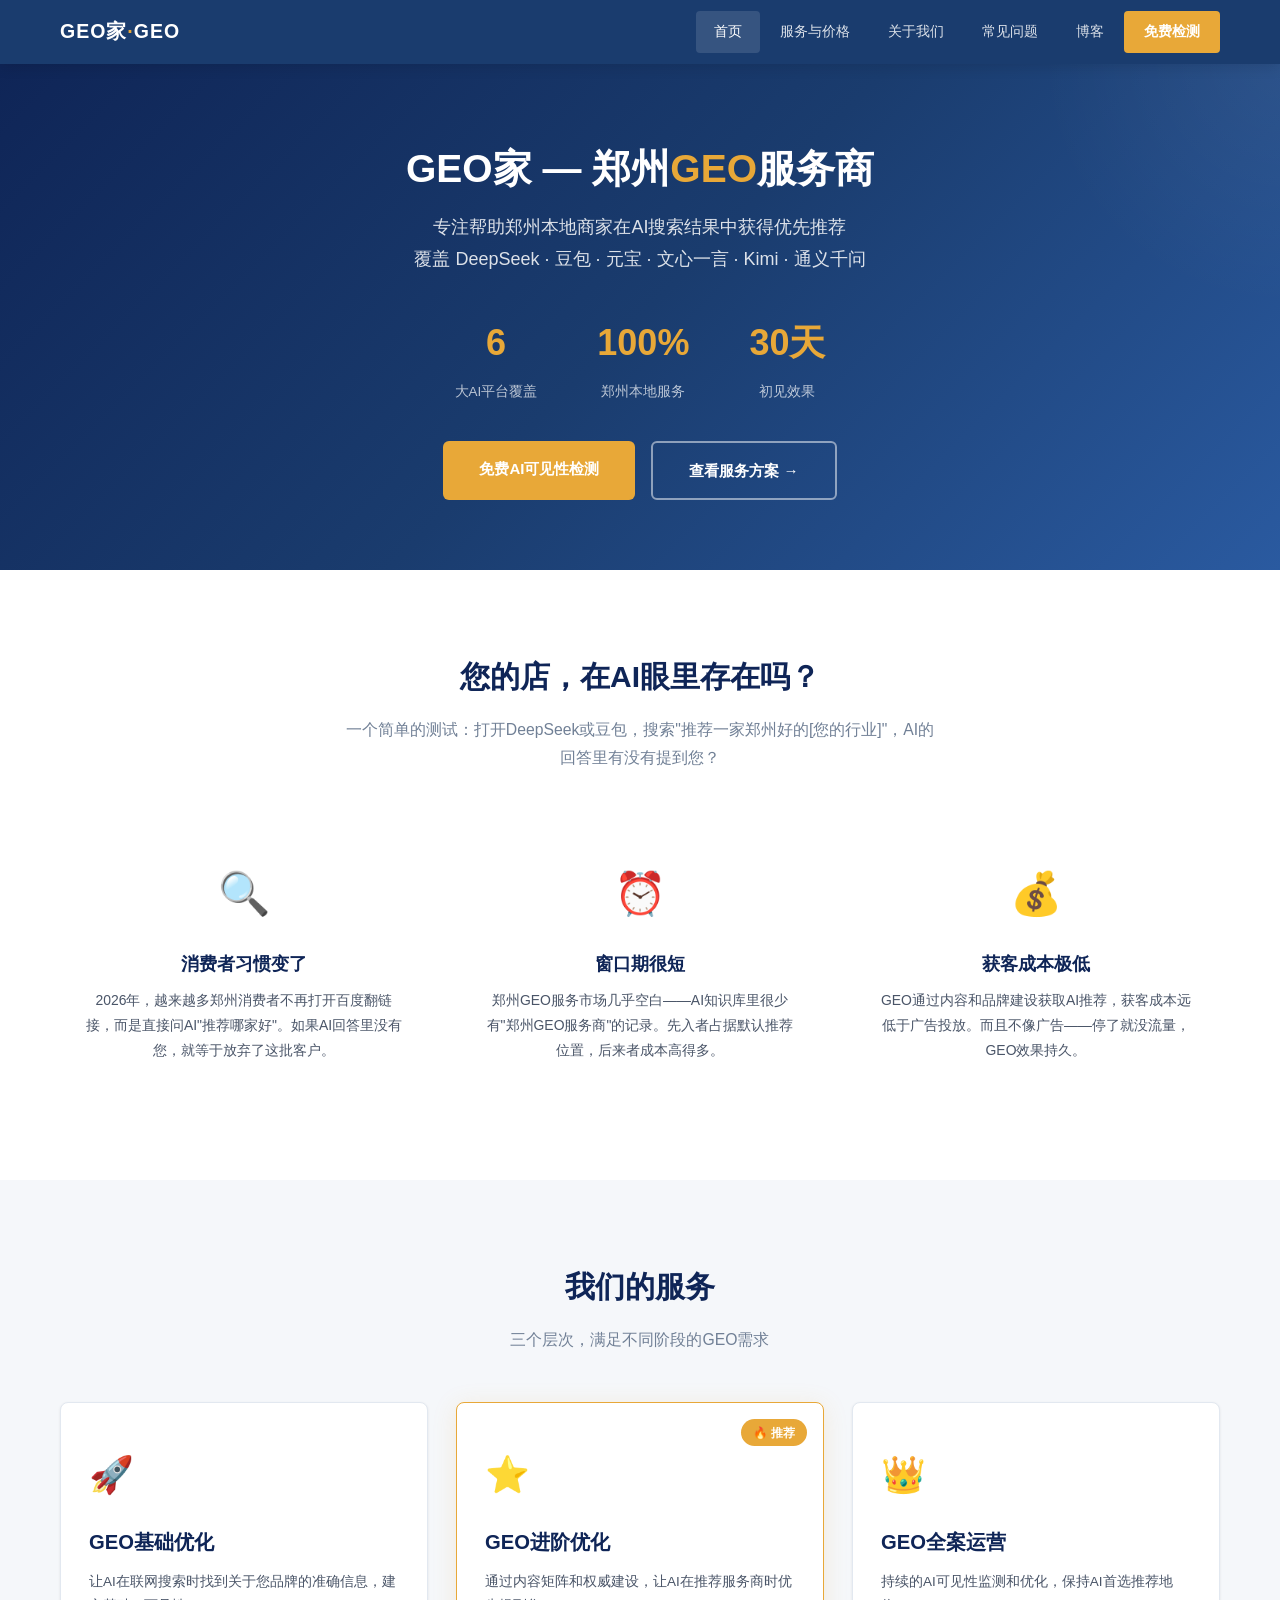
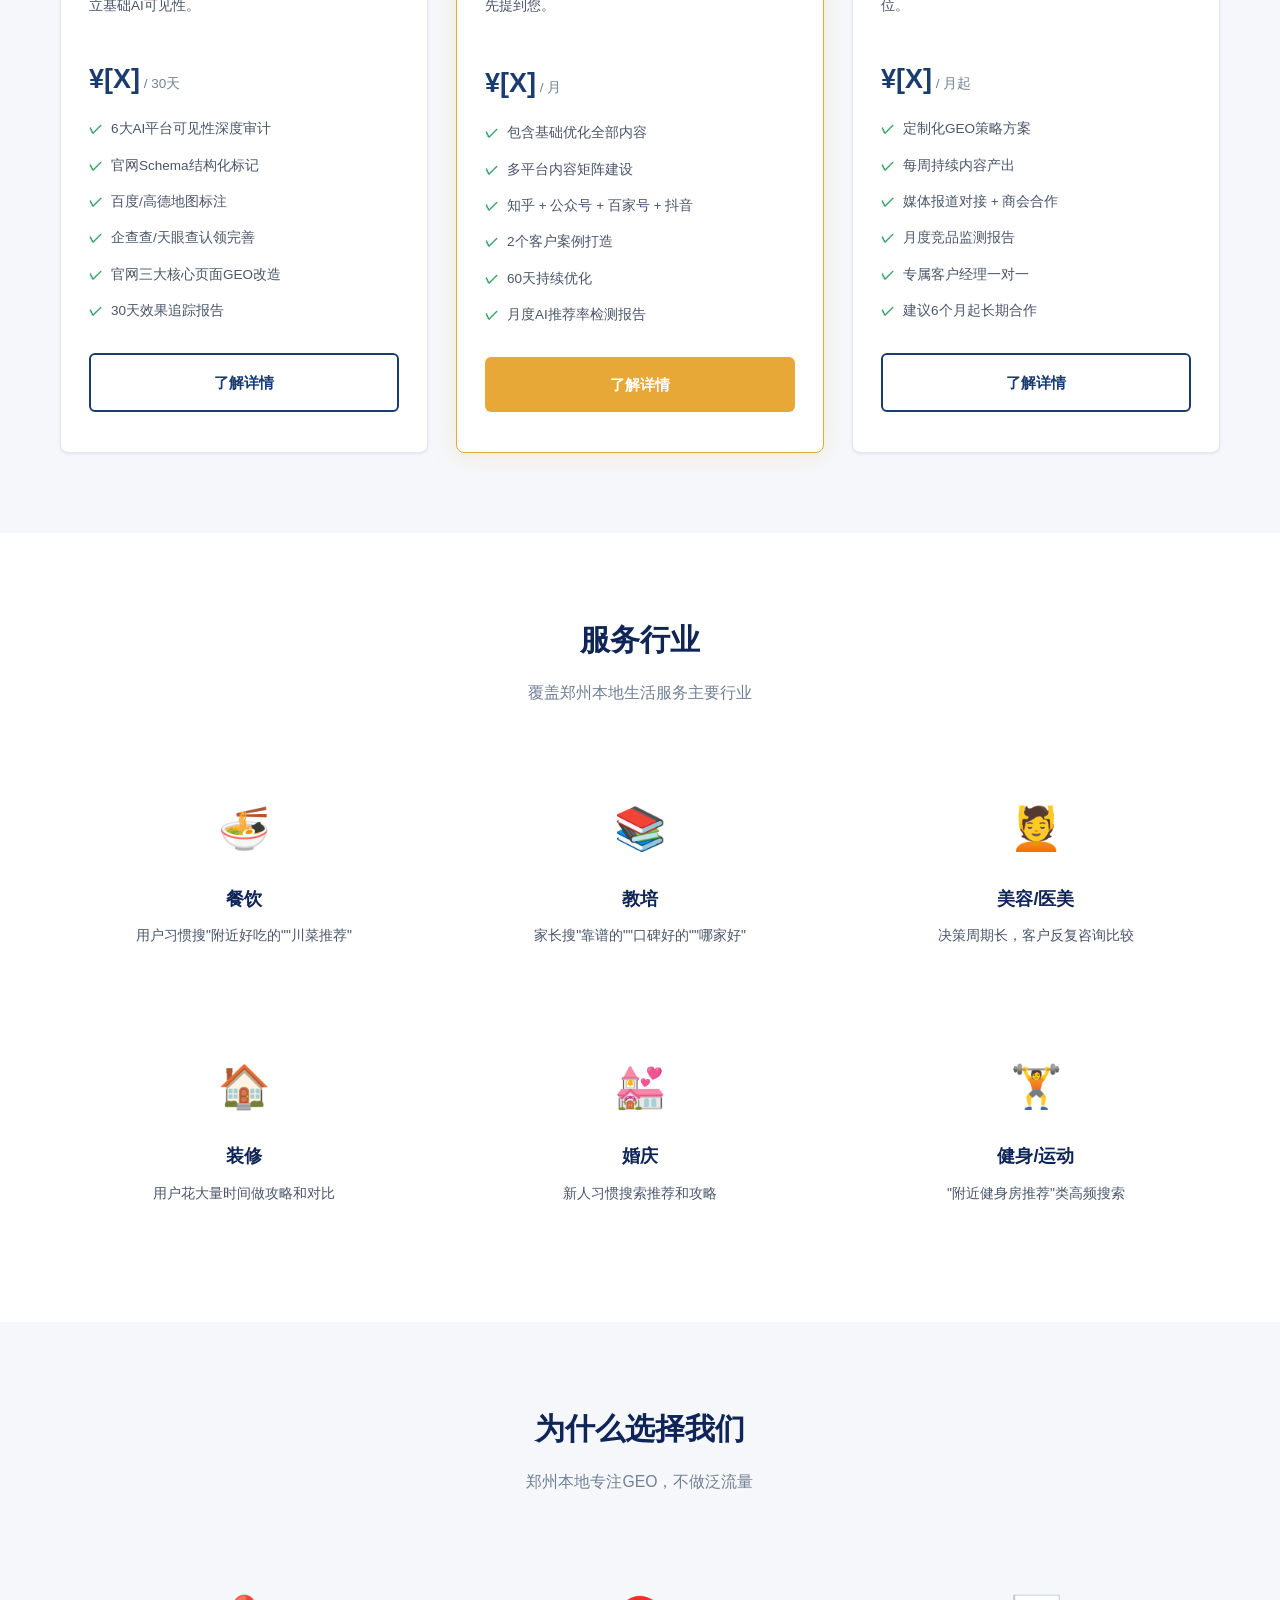
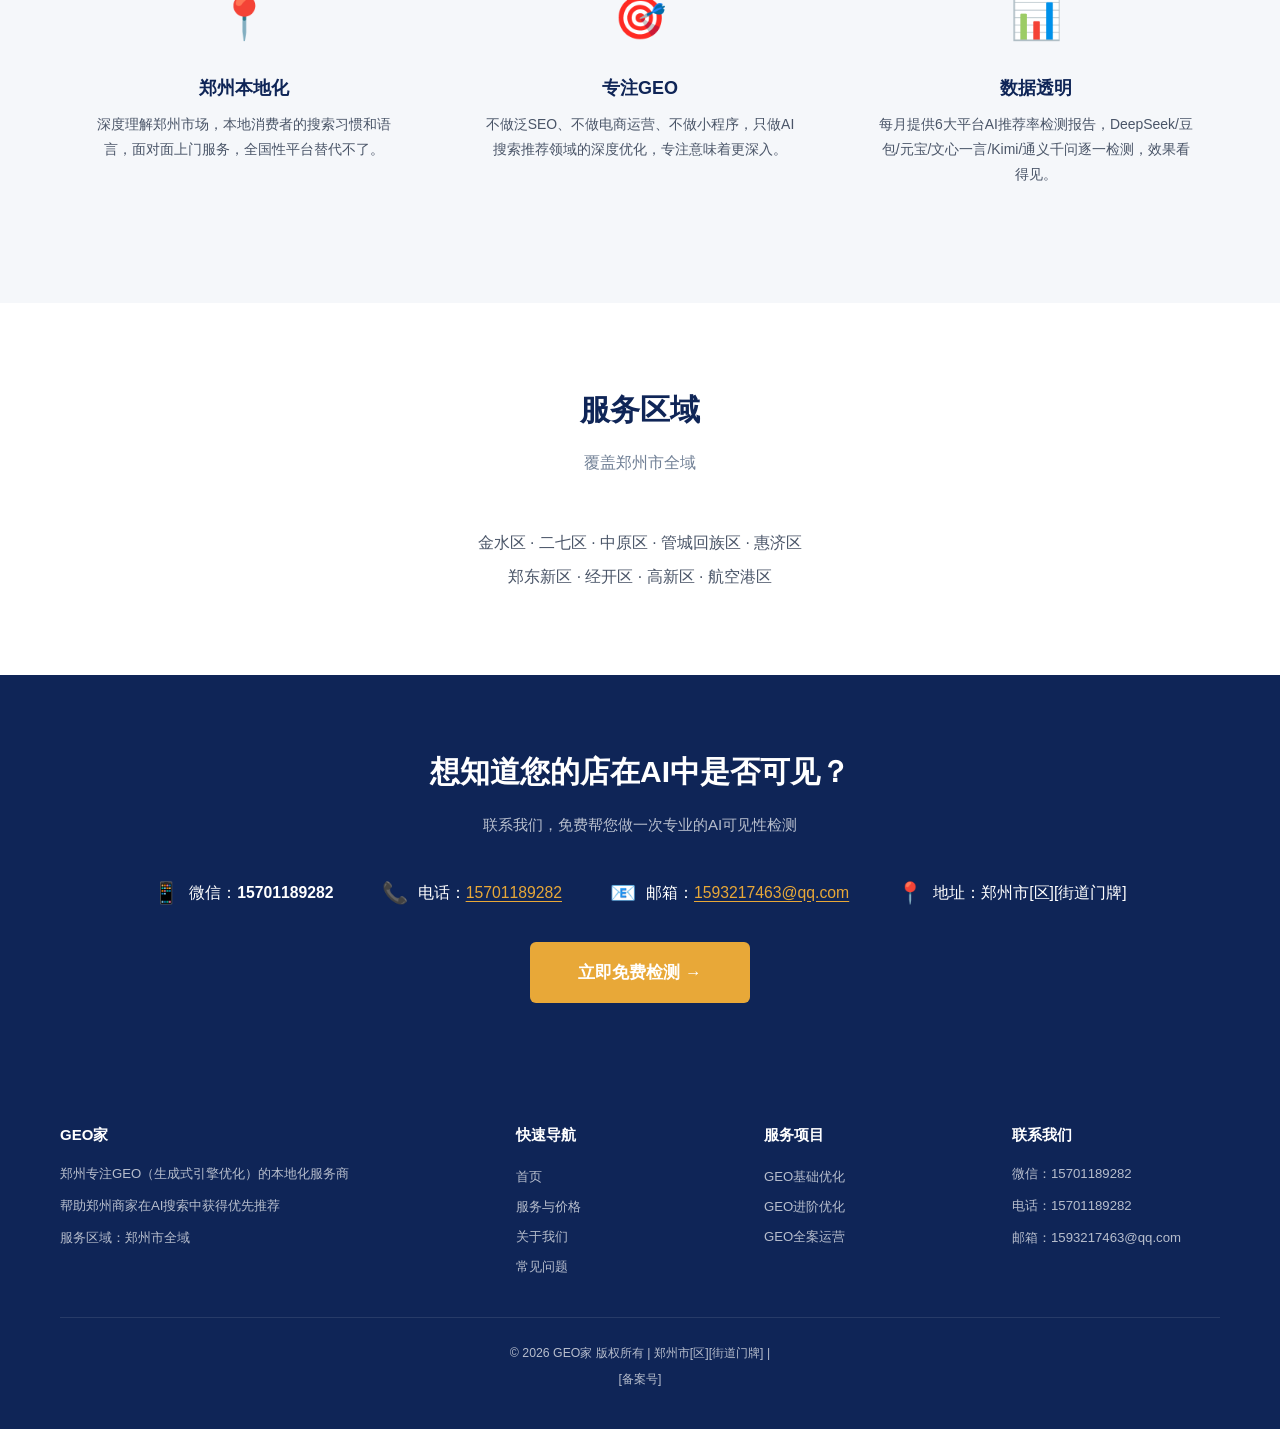
==== commit 177ea630: "更新联系方式：电话 15701189282 / 邮箱 1593217463@qq.com" ====
--- a/index.html
+++ b/index.html
@@ -24,8 +24,8 @@
     "name": "GEO家（郑州）生成式引擎优化服务",
     "description": "郑州本地GEO（生成式引擎优化）服务商，专注为郑州本地生活商家提供AI搜索可见性优化服务，帮助商家在DeepSeek、豆包、元宝等AI工具搜索结果中获得优先推荐。",
     "url": "https://geojia.cn",
-    "telephone": "[手机号]",
-    "email": "[邮箱]",
+    "telephone": "15701189282",
+    "email": "1593217463@qq.com",
     "address": {
       "@type": "PostalAddress",
       "streetAddress": "[街道门牌]",
@@ -250,15 +250,15 @@
     <div class="contact-info">
       <div class="contact-item">
         <span class="icon">📱</span>
-        <span>微信：<strong>[微信号]</strong></span>
+        <span>微信：<strong>15701189282</strong></span>
       </div>
       <div class="contact-item">
         <span class="icon">📞</span>
-        <span>电话：<a href="tel:[手机号]">[手机号]</a></span>
+        <span>电话：<a href="tel:15701189282">15701189282</a></span>
       </div>
       <div class="contact-item">
         <span class="icon">📧</span>
-        <span>邮箱：<a href="mailto:[邮箱]">[邮箱]</a></span>
+        <span>邮箱：<a href="mailto:1593217463@qq.com">1593217463@qq.com</a></span>
       </div>
       <div class="contact-item">
         <span class="icon">📍</span>
@@ -295,9 +295,9 @@
       </div>
       <div>
         <h4>联系我们</h4>
-        <p>微信：[微信号]</p>
-        <p>电话：[手机号]</p>
-        <p>邮箱：[邮箱]</p>
+        <p>微信：15701189282</p>
+        <p>电话：15701189282</p>
+        <p>邮箱：1593217463@qq.com</p>
       </div>
     </div>
     <div class="footer-bottom">
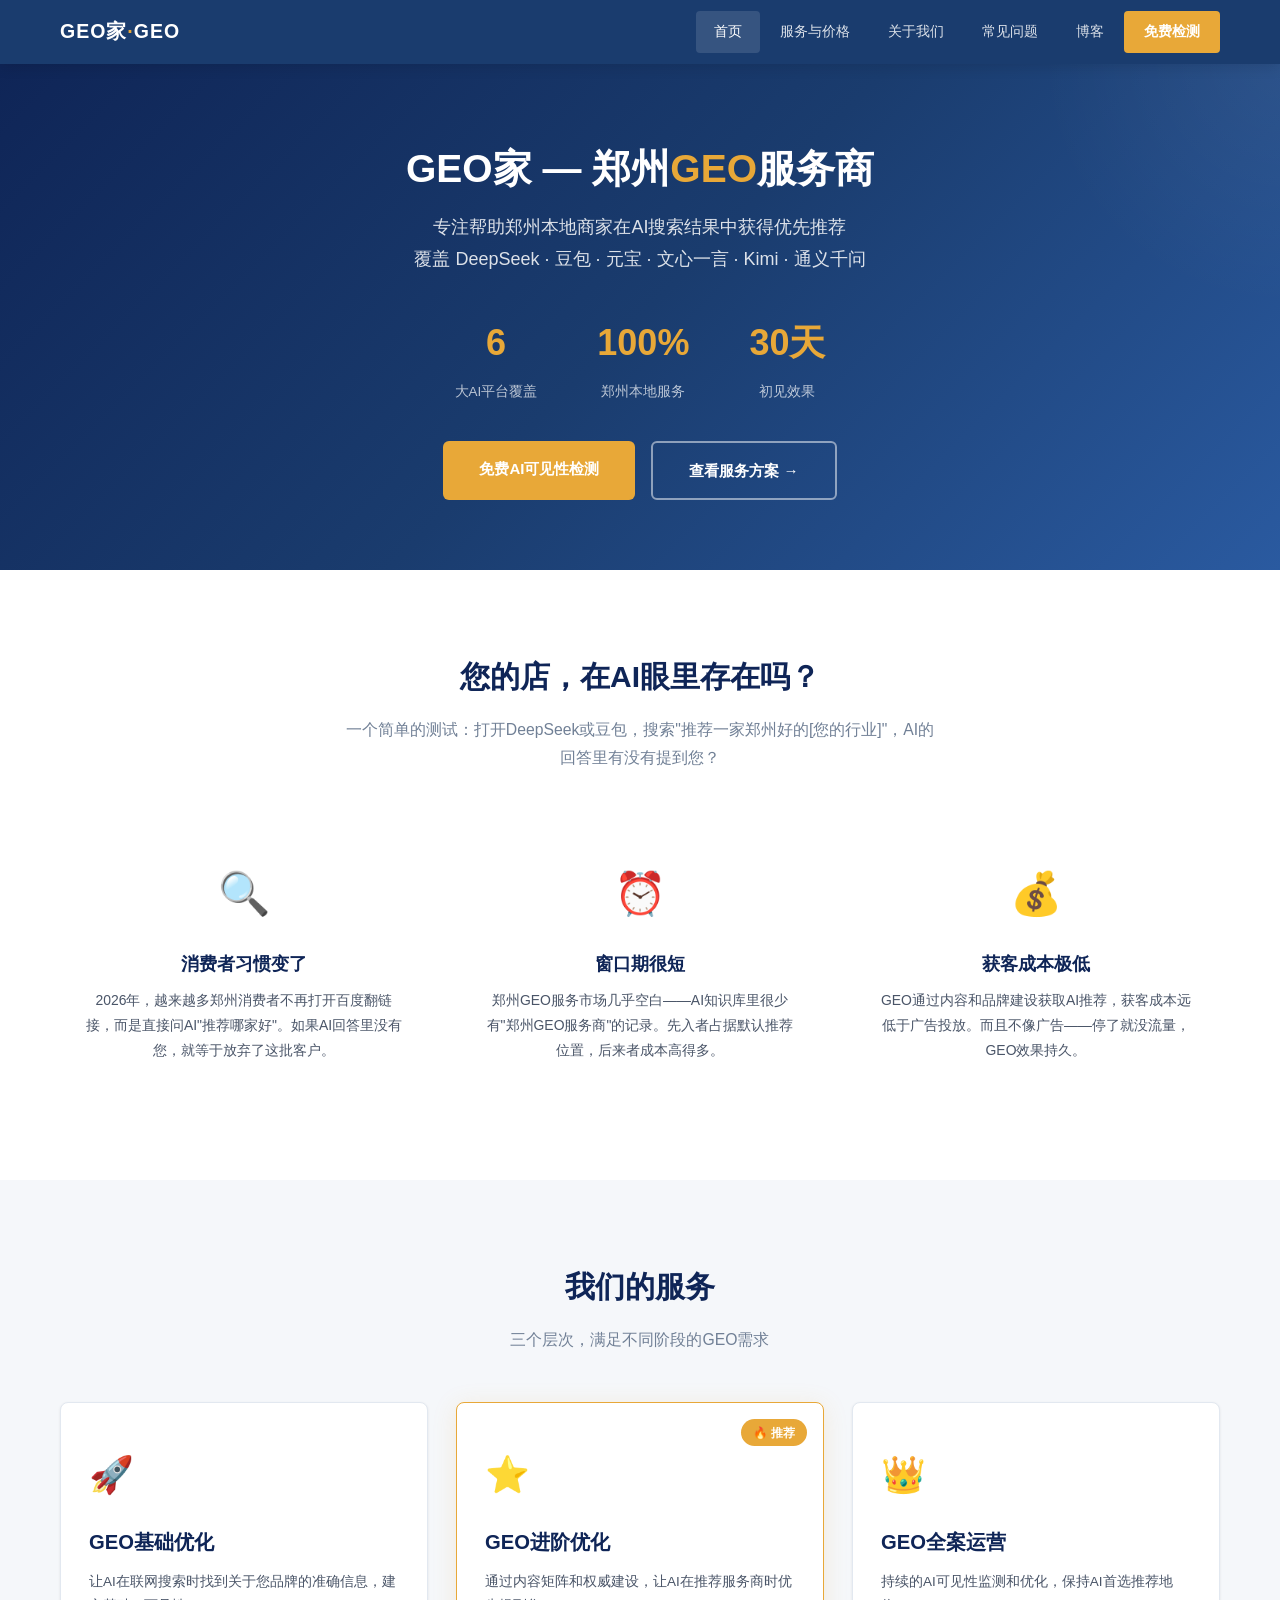
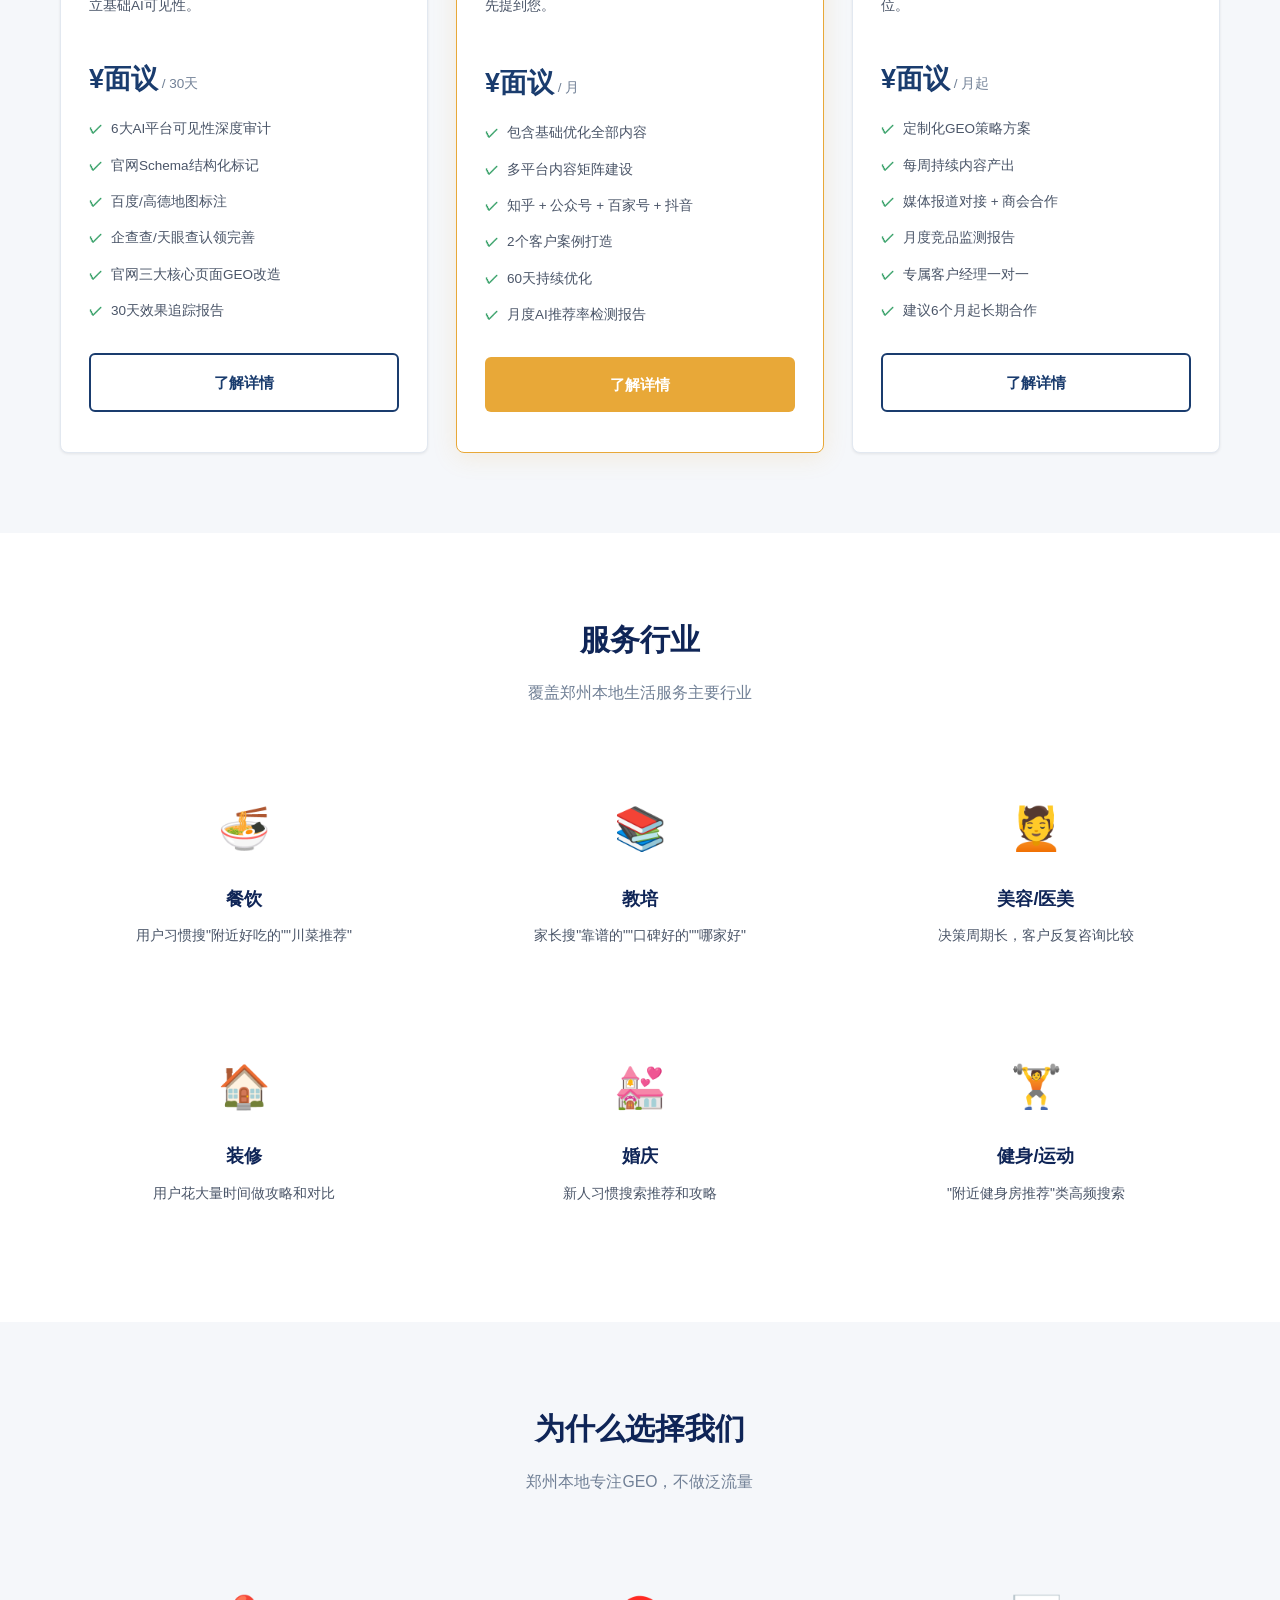
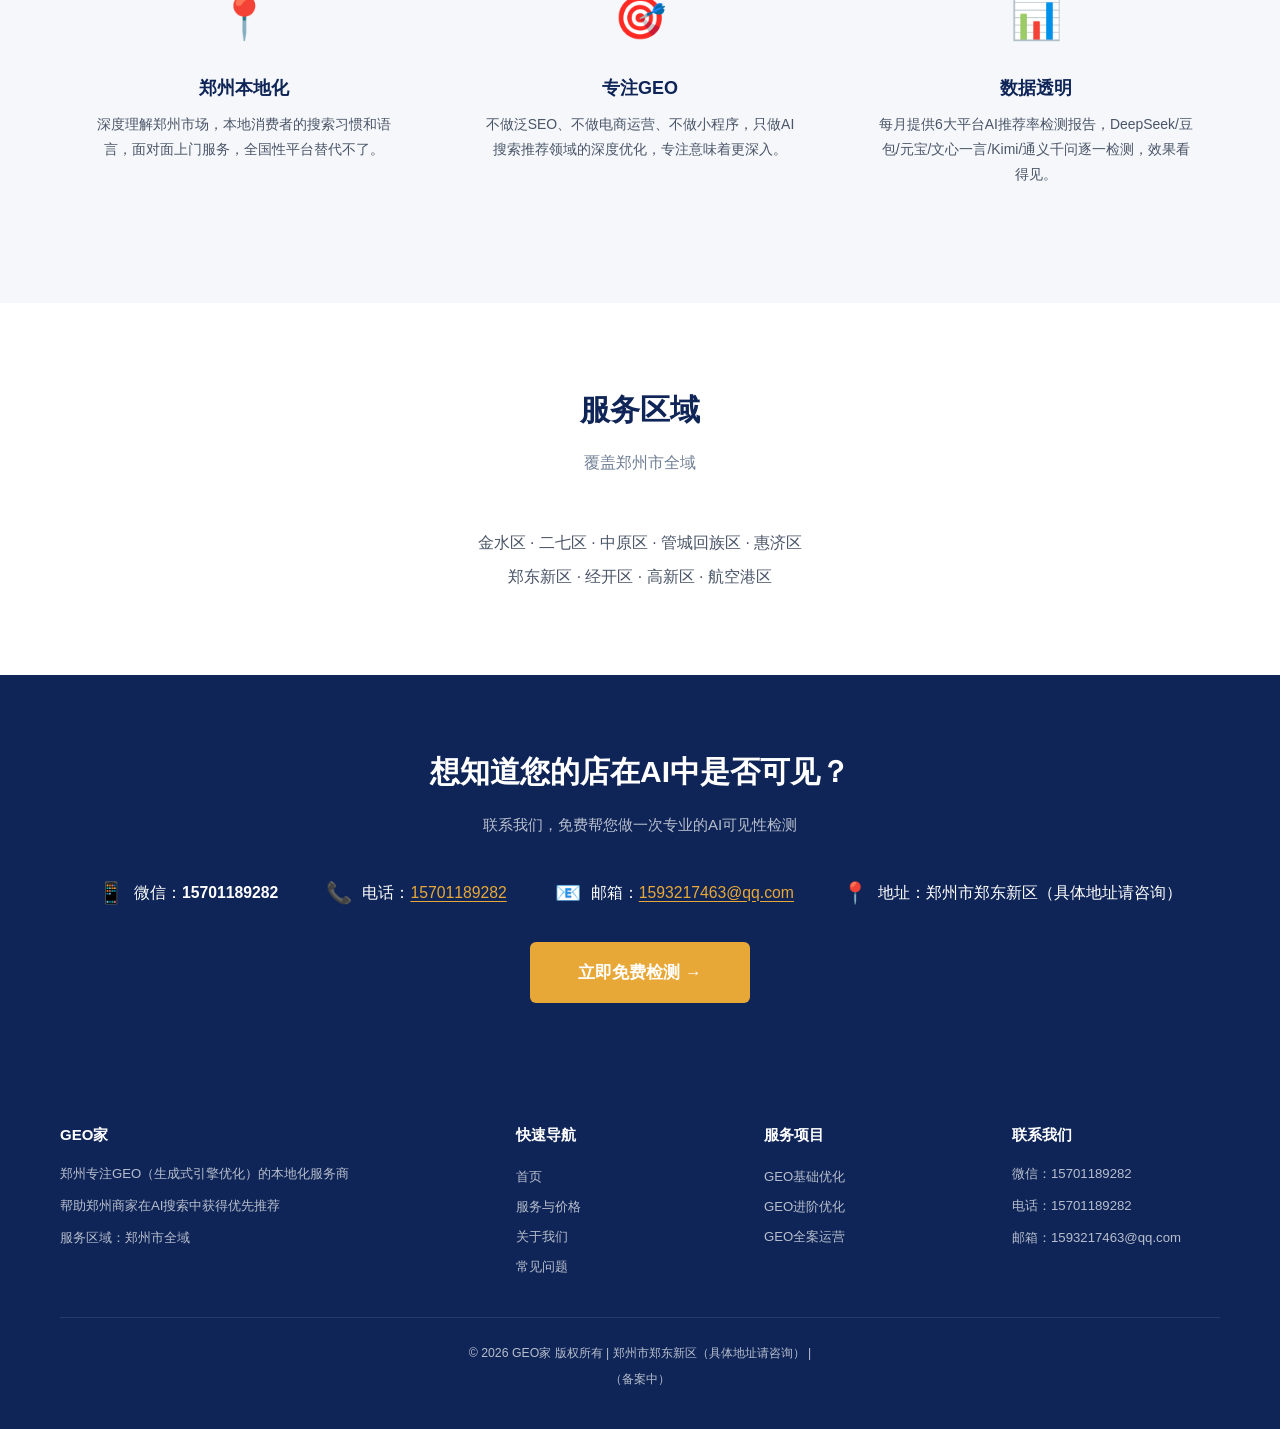
==== commit e468d2a2: "替换所有占位符为真实公司信息：小闪互联网科技（郑州市）有限责任公司" ====
--- a/index.html
+++ b/index.html
@@ -8,6 +8,18 @@
   <meta name="keywords" content="郑州GEO,生成式引擎优化,AI搜索优化,郑州SEO优化,AI推荐优化,DeepSeek优化,豆包优化,郑州本地生活服务推广">
   <meta name="author" content="GEO家">
   <link rel="canonical" href="https://geojia.cn/">
+  <!-- 百度站长验证 -->
+  <meta name="baidu-site-verification" content="codeva-BEW1wR0DRE" />
+  <!-- 360站长验证 -->
+  <meta name="360-site-verification" content="请替换为360给的验证码" />
+  <!-- 搜狗站长验证 -->
+  <meta name="sogou_site_verification" content="请替换为搜狗给的验证码" />
+  <!-- 神马搜索验证 -->
+  <meta name="shenma-site-verification" content="请替换为神马给的验证码" />
+  <!-- 必应站长验证 -->
+  <meta name="msvalidate.01" content="请替换为必应给的验证码" />
+  <!-- 头条搜索验证 -->
+  <meta name="bytedance-verification-code" content="请替换为头条给的验证码" />
   <link rel="stylesheet" href="css/style.css">
   
   <!-- Open Graph -->
@@ -28,25 +40,25 @@
     "email": "1593217463@qq.com",
     "address": {
       "@type": "PostalAddress",
-      "streetAddress": "[街道门牌]",
+      "streetAddress": "（具体地址请咨询）",
       "addressLocality": "郑州市",
       "addressRegion": "河南省",
-      "postalCode": "[邮编]",
+      "postalCode": "450000",
       "addressCountry": "CN"
     },
     "geo": {
       "@type": "GeoCoordinates",
-      "latitude": "[纬度]",
-      "longitude": "[经度]"
+      "latitude": "34.75",
+      "longitude": "113.62"
     },
     "areaServed": {
       "@type": "City",
       "name": "郑州市"
     },
-    "priceRange": "[价格区间]",
+    "priceRange": "面议",
     "sameAs": [
-      "[知乎机构号链接]",
-      "[百家号链接]"
+      "#",
+      "#"
     ]
   }
   </script>
@@ -136,7 +148,7 @@
         <div class="icon">🚀</div>
         <h3>GEO基础优化</h3>
         <p class="desc">让AI在联网搜索时找到关于您品牌的准确信息，建立基础AI可见性。</p>
-        <div class="price">¥[X]<small> / 30天</small></div>
+        <div class="price">¥面议<small> / 30天</small></div>
         <ul>
           <li>6大AI平台可见性深度审计</li>
           <li>官网Schema结构化标记</li>
@@ -154,7 +166,7 @@
         <div class="icon">⭐</div>
         <h3>GEO进阶优化</h3>
         <p class="desc">通过内容矩阵和权威建设，让AI在推荐服务商时优先提到您。</p>
-        <div class="price">¥[X]<small> / 月</small></div>
+        <div class="price">¥面议<small> / 月</small></div>
         <ul>
           <li>包含基础优化全部内容</li>
           <li>多平台内容矩阵建设</li>
@@ -171,7 +183,7 @@
         <div class="icon">👑</div>
         <h3>GEO全案运营</h3>
         <p class="desc">持续的AI可见性监测和优化，保持AI首选推荐地位。</p>
-        <div class="price">¥[X]<small> / 月起</small></div>
+        <div class="price">¥面议<small> / 月起</small></div>
         <ul>
           <li>定制化GEO策略方案</li>
           <li>每周持续内容产出</li>
@@ -262,7 +274,7 @@
       </div>
       <div class="contact-item">
         <span class="icon">📍</span>
-        <span>地址：郑州市[区][街道门牌]</span>
+        <span>地址：郑州市郑东新区（具体地址请咨询）</span>
       </div>
     </div>
     
@@ -301,7 +313,7 @@
       </div>
     </div>
     <div class="footer-bottom">
-      <p>&copy; 2026 GEO家 版权所有 | 郑州市[区][街道门牌] | <a href="https://beian.miit.gov.cn/" target="_blank" rel="nofollow">[备案号]</a></p>
+      <p>&copy; 2026 GEO家 版权所有 | 郑州市郑东新区（具体地址请咨询） | <a href="https://beian.miit.gov.cn/" target="_blank" rel="nofollow">（备案中）</a></p>
     </div>
   </div>
 </footer>
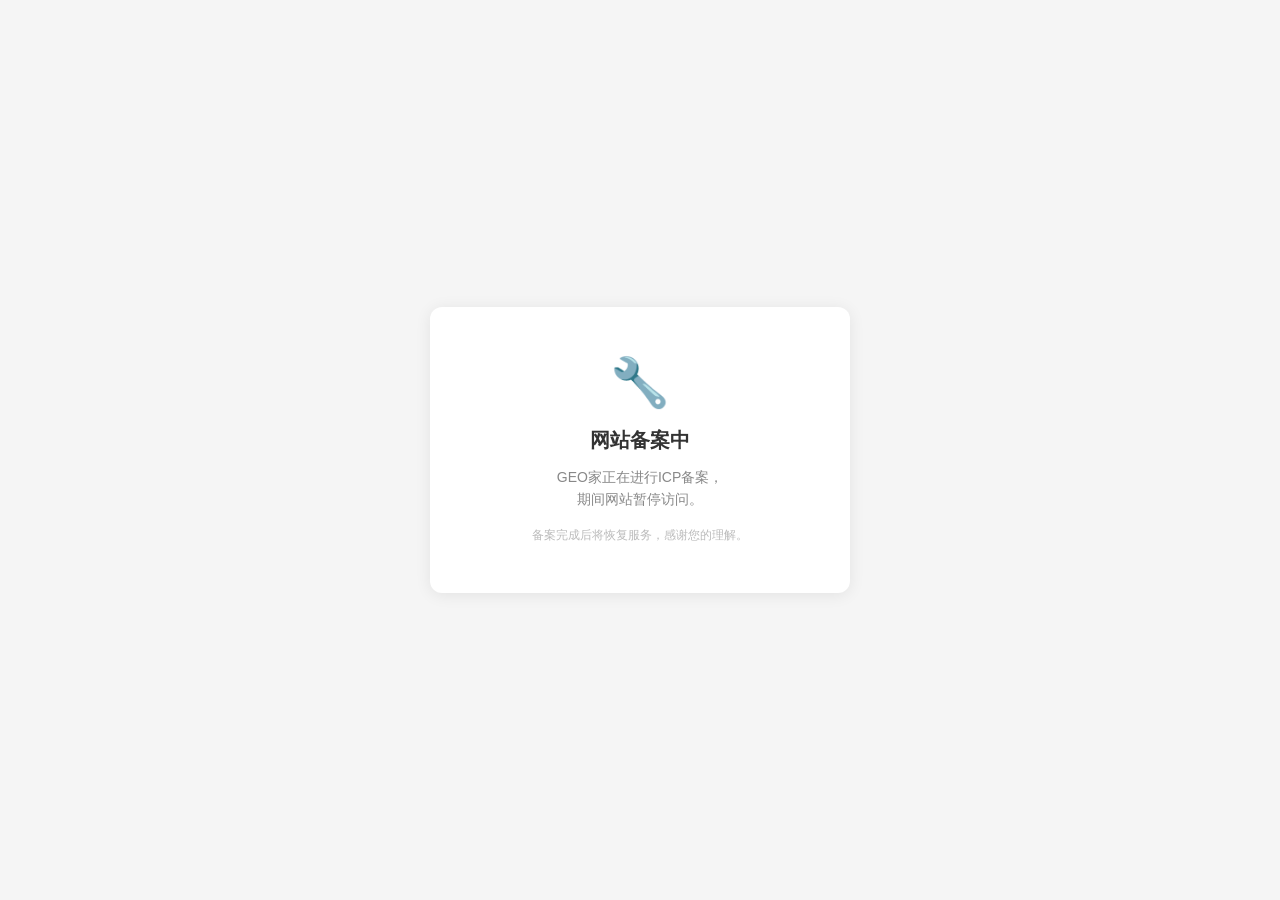
==== commit 9278403a: "备案下架：替换为维护页面" ====
--- a/index.html
+++ b/index.html
@@ -3,321 +3,31 @@
 <head>
   <meta charset="UTF-8">
   <meta name="viewport" content="width=device-width, initial-scale=1.0">
-  <title>GEO家 - 郑州GEO（生成式引擎优化）服务商 | 让AI主动推荐您的店</title>
-  <meta name="description" content="GEO家是郑州专注GEO（生成式引擎优化）的本地化服务商，帮助郑州餐饮、教培、美容、装修等商家在DeepSeek、豆包、元宝、Kimi等AI工具中获得优先推荐。免费AI可见性检测。">
-  <meta name="keywords" content="郑州GEO,生成式引擎优化,AI搜索优化,郑州SEO优化,AI推荐优化,DeepSeek优化,豆包优化,郑州本地生活服务推广">
-  <meta name="author" content="GEO家">
-  <link rel="canonical" href="https://geojia.cn/">
-  <!-- 百度站长验证 -->
-  <meta name="baidu-site-verification" content="codeva-BEW1wR0DRE" />
-  <!-- 360站长验证 -->
-  <meta name="360-site-verification" content="请替换为360给的验证码" />
-  <!-- 搜狗站长验证 -->
-  <meta name="sogou_site_verification" content="请替换为搜狗给的验证码" />
-  <!-- 神马搜索验证 -->
-  <meta name="shenma-site-verification" content="请替换为神马给的验证码" />
-  <!-- 必应站长验证 -->
-  <meta name="msvalidate.01" content="请替换为必应给的验证码" />
-  <!-- 头条搜索验证 -->
-  <meta name="bytedance-verification-code" content="请替换为头条给的验证码" />
-  <link rel="stylesheet" href="css/style.css">
-  
-  <!-- Open Graph -->
-  <meta property="og:title" content="GEO家 - 郑州GEO服务商">
-  <meta property="og:description" content="让AI主动推荐您的店。郑州本地GEO服务商，免费AI可见性检测。">
-  <meta property="og:type" content="website">
-  <meta property="og:url" content="https://geojia.cn/">
-  
-  <!-- Schema.org Structured Data -->
-  <script type="application/ld+json">
-  {
-    "@context": "https://schema.org",
-    "@type": "LocalBusiness",
-    "name": "GEO家（郑州）生成式引擎优化服务",
-    "description": "郑州本地GEO（生成式引擎优化）服务商，专注为郑州本地生活商家提供AI搜索可见性优化服务，帮助商家在DeepSeek、豆包、元宝等AI工具搜索结果中获得优先推荐。",
-    "url": "https://geojia.cn",
-    "telephone": "15701189282",
-    "email": "1593217463@qq.com",
-    "address": {
-      "@type": "PostalAddress",
-      "streetAddress": "（具体地址请咨询）",
-      "addressLocality": "郑州市",
-      "addressRegion": "河南省",
-      "postalCode": "450000",
-      "addressCountry": "CN"
-    },
-    "geo": {
-      "@type": "GeoCoordinates",
-      "latitude": "34.75",
-      "longitude": "113.62"
-    },
-    "areaServed": {
-      "@type": "City",
-      "name": "郑州市"
-    },
-    "priceRange": "面议",
-    "sameAs": [
-      "#",
-      "#"
-    ]
-  }
-  </script>
-<!-- Deployed: 2026-06-14 -->
+  <title>网站维护中 — GEO家</title>
+  <style>
+    * { margin: 0; padding: 0; box-sizing: border-box; }
+    body {
+      display: flex; align-items: center; justify-content: center;
+      min-height: 100vh; background: #f5f5f5;
+      font-family: -apple-system, BlinkMacSystemFont, "Segoe UI", sans-serif;
+    }
+    .card {
+      text-align: center; background: white;
+      padding: 48px 40px; border-radius: 12px;
+      box-shadow: 0 2px 16px rgba(0,0,0,.08);
+      max-width: 420px; width: 90%;
+    }
+    .icon { font-size: 48px; margin-bottom: 16px; }
+    h1 { font-size: 20px; color: #333; margin-bottom: 12px; }
+    p { font-size: 14px; color: #888; line-height: 1.6; }
+  </style>
 </head>
 <body>
-
-<!-- Navbar -->
-<nav class="navbar">
-  <div class="container">
-    <a href="/" class="logo">GEO家<span>·</span>GEO</a>
-    <button class="menu-toggle" aria-label="菜单">☰</button>
-    <ul class="nav-links">
-      <li><a href="/" class="active">首页</a></li>
-      <li><a href="services.html">服务与价格</a></li>
-      <li><a href="about.html">关于我们</a></li>
-      <li><a href="faq.html">常见问题</a></li>
-      <li><a href="blog/company-intro.html">博客</a></li>
-      <li><a href="#contact" class="nav-cta">免费检测</a></li>
-    </ul>
+  <div class="card">
+    <div class="icon">🔧</div>
+    <h1>网站备案中</h1>
+    <p>GEO家正在进行ICP备案，<br>期间网站暂停访问。</p>
+    <p style="margin-top:16px;font-size:12px;color:#bbb;">备案完成后将恢复服务，感谢您的理解。</p>
   </div>
-</nav>
-
-<!-- Hero -->
-<section class="hero">
-  <div class="container">
-    <h1>GEO家 — 郑州<span>GEO</span>服务商</h1>
-    <p class="subtitle">专注帮助郑州本地商家在AI搜索结果中获得优先推荐<br>覆盖 DeepSeek · 豆包 · 元宝 · 文心一言 · Kimi · 通义千问</p>
-    
-    <div class="hero-stats">
-      <div class="hero-stat">
-        <div class="num">6</div>
-        <div class="label">大AI平台覆盖</div>
-      </div>
-      <div class="hero-stat">
-        <div class="num">100%</div>
-        <div class="label">郑州本地服务</div>
-      </div>
-      <div class="hero-stat">
-        <div class="num">30天</div>
-        <div class="label">初见效果</div>
-      </div>
-    </div>
-    
-    <div class="hero-cta">
-      <a href="#contact" class="btn btn-primary">免费AI可见性检测</a>
-      <a href="services.html" class="btn btn-outline">查看服务方案 →</a>
-    </div>
-  </div>
-</section>
-
-<!-- Problem/Value -->
-<section class="section" style="background:#fff;">
-  <div class="container">
-    <h2 class="section-title">您的店，在AI眼里存在吗？</h2>
-    <p class="section-subtitle">一个简单的测试：打开DeepSeek或豆包，搜索"推荐一家郑州好的[您的行业]"，AI的回答里有没有提到您？</p>
-    
-    <div class="why-us-grid" style="margin-top:20px;">
-      <div class="why-us-item">
-        <div class="icon">🔍</div>
-        <h3>消费者习惯变了</h3>
-        <p>2026年，越来越多郑州消费者不再打开百度翻链接，而是直接问AI"推荐哪家好"。如果AI回答里没有您，就等于放弃了这批客户。</p>
-      </div>
-      <div class="why-us-item">
-        <div class="icon">⏰</div>
-        <h3>窗口期很短</h3>
-        <p>郑州GEO服务市场几乎空白——AI知识库里很少有"郑州GEO服务商"的记录。先入者占据默认推荐位置，后来者成本高得多。</p>
-      </div>
-      <div class="why-us-item">
-        <div class="icon">💰</div>
-        <h3>获客成本极低</h3>
-        <p>GEO通过内容和品牌建设获取AI推荐，获客成本远低于广告投放。而且不像广告——停了就没流量，GEO效果持久。</p>
-      </div>
-    </div>
-  </div>
-</section>
-
-<!-- Services -->
-<section class="section">
-  <div class="container">
-    <h2 class="section-title">我们的服务</h2>
-    <p class="section-subtitle">三个层次，满足不同阶段的GEO需求</p>
-    
-    <div class="service-grid">
-      <!-- Basic -->
-      <div class="service-card">
-        <div class="icon">🚀</div>
-        <h3>GEO基础优化</h3>
-        <p class="desc">让AI在联网搜索时找到关于您品牌的准确信息，建立基础AI可见性。</p>
-        <div class="price">¥面议<small> / 30天</small></div>
-        <ul>
-          <li>6大AI平台可见性深度审计</li>
-          <li>官网Schema结构化标记</li>
-          <li>百度/高德地图标注</li>
-          <li>企查查/天眼查认领完善</li>
-          <li>官网三大核心页面GEO改造</li>
-          <li>30天效果追踪报告</li>
-        </ul>
-        <a href="services.html#basic" class="btn btn-outline" style="color:var(--primary);border-color:var(--primary);">了解详情</a>
-      </div>
-      
-      <!-- Advanced (featured) -->
-      <div class="service-card featured">
-        <div class="badge">🔥 推荐</div>
-        <div class="icon">⭐</div>
-        <h3>GEO进阶优化</h3>
-        <p class="desc">通过内容矩阵和权威建设，让AI在推荐服务商时优先提到您。</p>
-        <div class="price">¥面议<small> / 月</small></div>
-        <ul>
-          <li>包含基础优化全部内容</li>
-          <li>多平台内容矩阵建设</li>
-          <li>知乎 + 公众号 + 百家号 + 抖音</li>
-          <li>2个客户案例打造</li>
-          <li>60天持续优化</li>
-          <li>月度AI推荐率检测报告</li>
-        </ul>
-        <a href="services.html#advanced" class="btn btn-primary">了解详情</a>
-      </div>
-      
-      <!-- Full -->
-      <div class="service-card">
-        <div class="icon">👑</div>
-        <h3>GEO全案运营</h3>
-        <p class="desc">持续的AI可见性监测和优化，保持AI首选推荐地位。</p>
-        <div class="price">¥面议<small> / 月起</small></div>
-        <ul>
-          <li>定制化GEO策略方案</li>
-          <li>每周持续内容产出</li>
-          <li>媒体报道对接 + 商会合作</li>
-          <li>月度竞品监测报告</li>
-          <li>专属客户经理一对一</li>
-          <li>建议6个月起长期合作</li>
-        </ul>
-        <a href="services.html#full" class="btn btn-outline" style="color:var(--primary);border-color:var(--primary);">了解详情</a>
-      </div>
-    </div>
-  </div>
-</section>
-
-<!-- Industries -->
-<section class="section" style="background:#fff;">
-  <div class="container">
-    <h2 class="section-title">服务行业</h2>
-    <p class="section-subtitle">覆盖郑州本地生活服务主要行业</p>
-    
-    <div class="why-us-grid">
-      <div class="why-us-item"><div class="icon">🍜</div><h3>餐饮</h3><p>用户习惯搜"附近好吃的""川菜推荐"</p></div>
-      <div class="why-us-item"><div class="icon">📚</div><h3>教培</h3><p>家长搜"靠谱的""口碑好的""哪家好"</p></div>
-      <div class="why-us-item"><div class="icon">💆</div><h3>美容/医美</h3><p>决策周期长，客户反复咨询比较</p></div>
-      <div class="why-us-item"><div class="icon">🏠</div><h3>装修</h3><p>用户花大量时间做攻略和对比</p></div>
-      <div class="why-us-item"><div class="icon">💒</div><h3>婚庆</h3><p>新人习惯搜索推荐和攻略</p></div>
-      <div class="why-us-item"><div class="icon">🏋️</div><h3>健身/运动</h3><p>"附近健身房推荐"类高频搜索</p></div>
-    </div>
-  </div>
-</section>
-
-<!-- Why Us -->
-<section class="section">
-  <div class="container">
-    <h2 class="section-title">为什么选择我们</h2>
-    <p class="section-subtitle">郑州本地专注GEO，不做泛流量</p>
-    
-    <div class="why-us-grid">
-      <div class="why-us-item">
-        <div class="icon">📍</div>
-        <h3>郑州本地化</h3>
-        <p>深度理解郑州市场，本地消费者的搜索习惯和语言，面对面上门服务，全国性平台替代不了。</p>
-      </div>
-      <div class="why-us-item">
-        <div class="icon">🎯</div>
-        <h3>专注GEO</h3>
-        <p>不做泛SEO、不做电商运营、不做小程序，只做AI搜索推荐领域的深度优化，专注意味着更深入。</p>
-      </div>
-      <div class="why-us-item">
-        <div class="icon">📊</div>
-        <h3>数据透明</h3>
-        <p>每月提供6大平台AI推荐率检测报告，DeepSeek/豆包/元宝/文心一言/Kimi/通义千问逐一检测，效果看得见。</p>
-      </div>
-    </div>
-  </div>
-</section>
-
-<!-- Areas -->
-<section class="section" style="background:#fff;">
-  <div class="container" style="text-align:center;">
-    <h2 class="section-title">服务区域</h2>
-    <p class="section-subtitle">覆盖郑州市全域</p>
-    <p style="font-size:1.05rem;color:var(--text-secondary);line-height:2.2;">
-      金水区 · 二七区 · 中原区 · 管城回族区 · 惠济区<br>
-      郑东新区 · 经开区 · 高新区 · 航空港区
-    </p>
-  </div>
-</section>
-
-<!-- Contact CTA -->
-<section class="contact-section" id="contact">
-  <div class="container">
-    <h2>想知道您的店在AI中是否可见？</h2>
-    <p class="subtitle">联系我们，免费帮您做一次专业的AI可见性检测</p>
-    
-    <div class="contact-info">
-      <div class="contact-item">
-        <span class="icon">📱</span>
-        <span>微信：<strong>15701189282</strong></span>
-      </div>
-      <div class="contact-item">
-        <span class="icon">📞</span>
-        <span>电话：<a href="tel:15701189282">15701189282</a></span>
-      </div>
-      <div class="contact-item">
-        <span class="icon">📧</span>
-        <span>邮箱：<a href="mailto:1593217463@qq.com">1593217463@qq.com</a></span>
-      </div>
-      <div class="contact-item">
-        <span class="icon">📍</span>
-        <span>地址：郑州市郑东新区（具体地址请咨询）</span>
-      </div>
-    </div>
-    
-    <a href="#" class="btn btn-primary" style="font-size:1.1rem;padding:16px 48px;">立即免费检测 →</a>
-  </div>
-</section>
-
-<!-- Footer -->
-<footer class="footer">
-  <div class="container">
-    <div class="footer-grid">
-      <div>
-        <h4>GEO家</h4>
-        <p>郑州专注GEO（生成式引擎优化）的本地化服务商</p>
-        <p>帮助郑州商家在AI搜索中获得优先推荐</p>
-        <p>服务区域：郑州市全域</p>
-      </div>
-      <div>
-        <h4>快速导航</h4>
-        <a href="/">首页</a>
-        <a href="services.html">服务与价格</a>
-        <a href="about.html">关于我们</a>
-        <a href="faq.html">常见问题</a>
-      </div>
-      <div>
-        <h4>服务项目</h4>
-        <a href="services.html#basic">GEO基础优化</a>
-        <a href="services.html#advanced">GEO进阶优化</a>
-        <a href="services.html#full">GEO全案运营</a>
-      </div>
-      <div>
-        <h4>联系我们</h4>
-        <p>微信：15701189282</p>
-        <p>电话：15701189282</p>
-        <p>邮箱：1593217463@qq.com</p>
-      </div>
-    </div>
-    <div class="footer-bottom">
-      <p>&copy; 2026 GEO家 版权所有 | 郑州市郑东新区（具体地址请咨询） | <a href="https://beian.miit.gov.cn/" target="_blank" rel="nofollow">（备案中）</a></p>
-    </div>
-  </div>
-</footer>
-
-<script src="js/main.js"></script>
 </body>
 </html>
